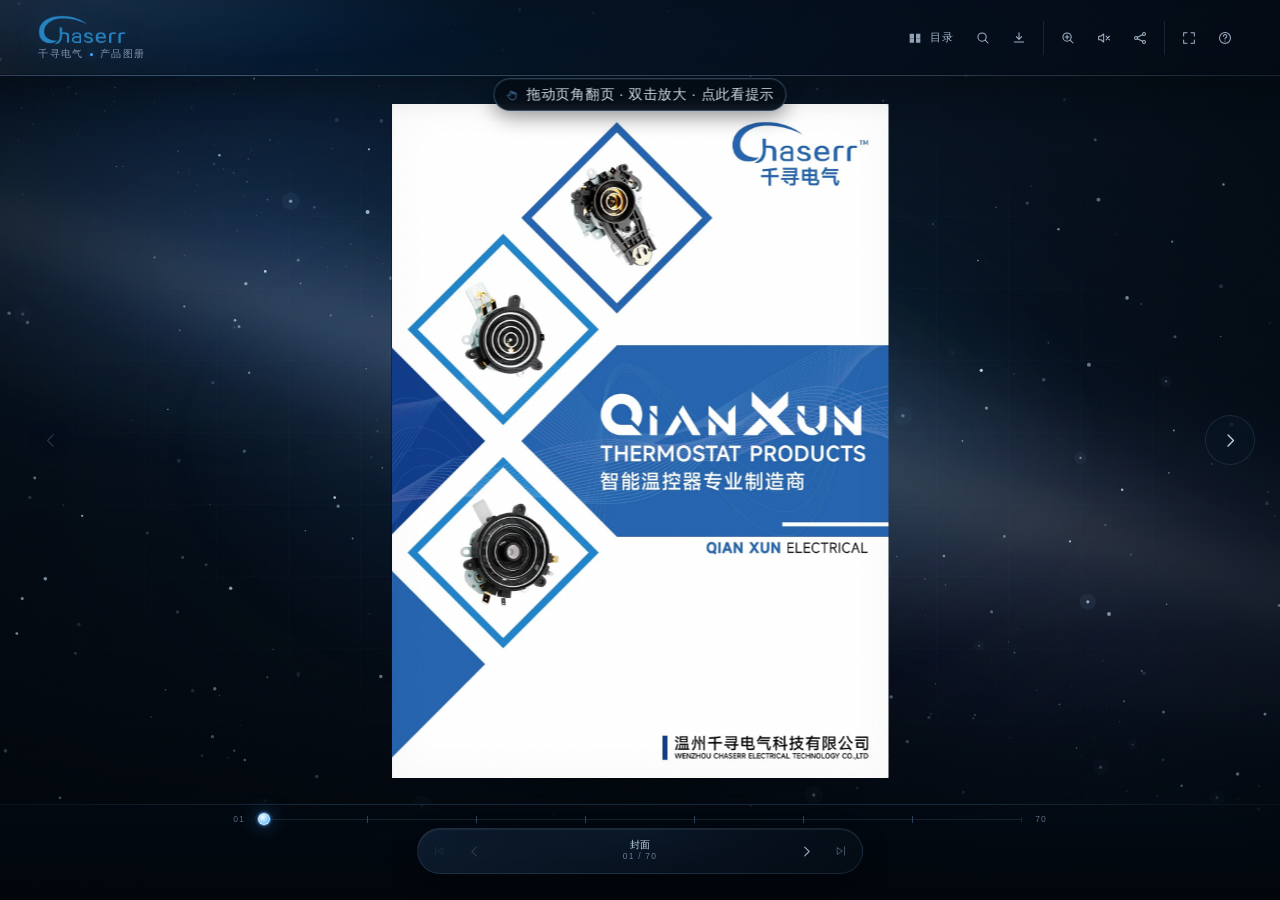
==== index.html @ eaf318bf "Add low-priority desktop page prefetch with PDF pause" ====
﻿<!DOCTYPE html>
<html lang="zh-CN">
<head>
  <meta charset="UTF-8">
  <meta name="viewport" content="width=device-width, initial-scale=1, viewport-fit=cover">
  <meta name="theme-color" content="#050b14">
  <meta name="description" content="千寻电气产品图册电子版，支持桌面双页与手机单页翻页阅读。">
  <title>千寻电气 · 产品图册</title>
  <link rel="icon" href="data:image/svg+xml,%3Csvg xmlns='http://www.w3.org/2000/svg' viewBox='0 0 64 64'%3E%3Crect width='64' height='64' rx='14' fill='%2307111f'/%3E%3Cpath d='M32 9 51 20v24L32 55 13 44V20z' fill='none' stroke='%234aa8ff' stroke-width='2.5'/%3E%3Ccircle cx='31' cy='31' r='9' fill='none' stroke='%23c7e7ff' stroke-width='3'/%3E%3Cpath d='m37 38 7 7' stroke='%23c7e7ff' stroke-width='3' stroke-linecap='round'/%3E%3C/svg%3E">
  <script>
    if (/MicroMessenger/i.test(navigator.userAgent) && /iPhone|iPad|iPod/i.test(navigator.userAgent)) {
      document.documentElement.classList.add('is-wechat-ios');
    }
  </script>
  <link rel="preload" as="image" href="assets/brand/chaser-logo.webp" fetchpriority="high">
  <link rel="preload" as="image" href="assets/pages/001.webp" fetchpriority="high">
  <link rel="stylesheet" href="styles.css?v=20261111r">
</head>
<body class="is-intro">
  <div class="app is-intro" id="app">
    <div class="ambient" aria-hidden="true">
      <div class="ambient-glow glow-a"></div>
      <div class="ambient-glow glow-b"></div>
      <div class="ambient-nebula"></div>
      <div class="ambient-milkyway"></div>
      <canvas class="starfield" id="starfield"></canvas>
      <div class="ambient-grid"></div>
      <div class="ambient-noise"></div>
      <div class="ambient-vignette"></div>
    </div>

    <header class="topbar">
      <a class="brand" href="#cover" id="brandHome" aria-label="返回封面">
        <span class="brand-copy">
          <img class="brand-logo" src="assets/brand/chaser-logo.webp" width="947" height="323" alt="Chaser 千寻电气" draggable="false">
          <span class="brand-cn">千寻电气 <i></i> 产品图册</span>
        </span>
      </a>

      <nav class="top-actions" aria-label="阅读工具">
        <span class="tool-group">
          <button class="tool-btn tool-btn--text" id="tocBtn" type="button" aria-label="打开页面目录" aria-expanded="false" aria-controls="drawer">
            <svg viewBox="0 0 24 24" aria-hidden="true"><path d="M4 5.5h6.5v6.5H4zM13.5 5.5H20v6.5h-6.5zM4 12.5h6.5V19H4zM13.5 12.5H20V19h-6.5z"/></svg>
            <span>目录</span>
          </button>
          <button class="tool-btn tool-btn--desktop" id="searchBtn" type="button" aria-label="搜索型号或系列" title="搜索（/）">
            <svg viewBox="0 0 24 24" aria-hidden="true"><circle cx="10.6" cy="10.6" r="6.2"/><path d="m15.2 15.2 4.3 4.3"/></svg>
          </button>
          <button class="tool-btn tool-btn--desktop" id="pdfBtn" type="button" aria-label="下载整本 PDF" title="下载整本 PDF">
            <svg viewBox="0 0 24 24" aria-hidden="true"><path d="M12 4v10m0 0 4-4m-4 4-4-4M5 18h14"/></svg>
          </button>
        </span>

        <span class="tool-group">
          <button class="tool-btn" id="zoomBtn" type="button" aria-label="查看大图" title="查看大图">
            <svg viewBox="0 0 24 24" aria-hidden="true"><circle cx="10.6" cy="10.6" r="6.2"/><path d="m15.2 15.2 4.3 4.3M10.6 7.7v5.8M7.7 10.6h5.8"/></svg>
          </button>
          <button class="tool-btn" id="soundBtn" type="button" aria-label="开启翻页音效" aria-pressed="false" title="翻页音效">
            <svg class="icon-sound-on" viewBox="0 0 24 24" aria-hidden="true"><path d="M4 9.4v5.2h3.3l4.2 3.5V5.9L7.3 9.4H4z"/><path d="M15 8.4a5.2 5.2 0 0 1 0 7.2M17.8 5.8a8.7 8.7 0 0 1 0 12.4"/></svg>
            <svg class="icon-sound-off" viewBox="0 0 24 24" aria-hidden="true"><path d="M4 9.4v5.2h3.3l4.2 3.5V5.9L7.3 9.4H4z"/><path d="m15.2 9.2 5 5.6M20.2 9.2l-5 5.6"/></svg>
          </button>
          <button class="tool-btn" id="shareBtn" type="button" aria-label="分享整本图册" title="分享">
            <svg viewBox="0 0 24 24" aria-hidden="true"><circle cx="6" cy="12" r="2.1"/><circle cx="18" cy="6" r="2.1"/><circle cx="18" cy="18" r="2.1"/><path d="m8 11 7.8-4M8 13l7.8 4"/></svg>
          </button>
        </span>

        <span class="tool-group">
          <button class="tool-btn tool-btn--mobile" id="rotateBtn" type="button" aria-label="切换到双页模式" aria-pressed="false" title="切换单页 / 双页">
            <svg viewBox="0 0 24 24" aria-hidden="true"><rect class="page-icon-left" x="3.2" y="4.2" width="8" height="15.2" rx="1.8"/><rect class="page-icon-right" x="12.8" y="4.2" width="8" height="15.2" rx="1.8"/><path d="M7.2 8.2h.1M7.2 11.2h.1M7.2 14.2h.1M16.8 8.2h.1M16.8 11.2h.1M16.8 14.2h.1"/></svg>
          </button>
          <button class="tool-btn" id="fullBtn" type="button" aria-label="进入全屏" title="全屏">
            <svg class="icon-expand" viewBox="0 0 24 24" aria-hidden="true"><path d="M9 4H4v5M15 4h5v5M9 20H4v-5M15 20h5v-5"/></svg>
            <svg class="icon-compress" viewBox="0 0 24 24" aria-hidden="true"><path d="M4 9h5V4M20 9h-5V4M4 15h5v5M20 15h-5v5"/></svg>
          </button>
          <button class="tool-btn" id="helpBtn" type="button" aria-label="查看操作提示" title="操作提示（?）">
            <svg viewBox="0 0 24 24" aria-hidden="true"><circle cx="12" cy="12" r="8.2"/><path d="M9.7 9.4a2.5 2.5 0 1 1 3.5 2.3c-.8.4-1.2.9-1.2 1.8"/><circle cx="12" cy="16.7" r=".8" fill="currentColor" stroke="none"/></svg>
          </button>
        </span>
      </nav>
    </header>

    <main class="stage" id="stage">
      <button class="side-arrow side-arrow--prev" id="prevBtn" type="button" aria-label="上一页" title="上一页">
        <svg viewBox="0 0 24 24" aria-hidden="true"><path d="m14.8 5.8-6.2 6.2 6.2 6.2"/></svg>
      </button>

      <div class="book-area" id="bookArea">
        <div class="book-glow" aria-hidden="true"></div>
        <div class="book-shadow" id="bookShadow" aria-hidden="true"></div>
        <div class="book-viewport" id="bookViewport" aria-label="图册页面，可拖动翻页">
          <div class="spread" id="spread">
            <div class="leaf leaf--left" id="leafLeft" aria-hidden="true">
              <img id="imgLeft" alt="" draggable="false" decoding="async">
              <span class="leaf-light" aria-hidden="true"></span>
              <span class="blank-paper"></span>
            </div>
            <div class="leaf leaf--right" id="leafRight" aria-hidden="true">
              <img id="imgRight" alt="" draggable="false" decoding="async">
              <span class="leaf-light" aria-hidden="true"></span>
              <span class="blank-paper"></span>
            </div>
            <div class="leaf leaf--single" id="leafSingle" aria-hidden="true">
              <img id="imgSingle" alt="" draggable="false" decoding="async">
              <span class="leaf-light" aria-hidden="true"></span>
              <span class="blank-paper"></span>
            </div>

            <div class="contact-highlight-glow" id="contactHighlightGlow" hidden aria-hidden="true"></div>
            <div class="contact-highlight" id="contactHighlight" hidden aria-hidden="true"></div>
            <button class="contact-highlight-hit" id="contactHighlightHit" type="button" aria-label="打开联系方式，可复制地址、电话、邮箱、网址" hidden></button>
            <span class="contact-highlight-badge" id="contactHighlightBadge" hidden aria-hidden="true">点击查看 · 可复制</span>

            <div class="gutter" id="gutter" aria-hidden="true"></div>
            <div class="page-shade page-shade--left" id="shadeLeft" aria-hidden="true"></div>
            <div class="page-shade page-shade--right" id="shadeRight" aria-hidden="true"></div>

            <div class="sheet" id="sheet" aria-hidden="true">
              <div class="sheet-face sheet-face--front" id="sheetFrontFace">
                <img id="sheetFront" alt="" draggable="false" decoding="async">
              </div>
              <div class="sheet-face sheet-face--back" id="sheetBackFace">
                <img id="sheetBack" alt="" draggable="false" decoding="async">
                <span class="sheet-back-blank"></span>
              </div>
            </div>

            <canvas class="flip-canvas" id="flipCanvas" aria-hidden="true"></canvas>
          </div>
        </div>
      </div>

      <button class="side-arrow side-arrow--next" id="nextBtn" type="button" aria-label="下一页" title="下一页">
        <svg viewBox="0 0 24 24" aria-hidden="true"><path d="m9.2 5.8 6.2 6.2-6.2 6.2"/></svg>
      </button>

      <button class="reading-hint" id="hint" type="button" aria-label="查看操作提示">
        <svg viewBox="0 0 24 24" aria-hidden="true"><path d="M8 11V6.8a1.7 1.7 0 0 1 3.4 0V10m0-1.5a1.7 1.7 0 0 1 3.4 0V11m0-1.3a1.7 1.7 0 0 1 3.4 0v4.6c0 3.3-2.6 5.9-5.9 5.9h-.7a5.7 5.7 0 0 1-4.2-1.9L4 14.2a1.7 1.7 0 0 1 2.5-2.3L8 13.5"/></svg>
        <span id="hintText">拖动页角翻页 · 双击页面放大 · 操作提示</span>
      </button>
    </main>

    <div class="chapter-ghost" id="chapterGhost" aria-hidden="true">
      <span class="chapter-ghost__code" id="chapterGhostCode"></span>
      <span class="chapter-ghost__name" id="chapterGhostName"></span>
    </div>

    <footer class="footer">
      <div class="progress-row">
        <span class="progress-index">01</span>
        <div class="range-wrap">
          <span class="range-ticks" aria-hidden="true">
            <i></i><i></i><i></i><i></i><i></i><i></i><i></i><i></i>
          </span>
          <input id="scrubber" class="scrubber" type="range" min="1" max="70" value="1" step="1" aria-label="跳转页面">
        </div>
        <span class="progress-index">70</span>
      </div>
      <div class="dock" role="group" aria-label="翻页控制">
        <div class="dock-side">
          <button class="dock-btn dock-btn--minor" id="firstBtn" type="button" aria-label="回到封面" title="回到封面">
            <svg viewBox="0 0 24 24" aria-hidden="true"><path d="M6 5v14M18 6.5 9.8 12l8.2 5.5z"/></svg>
          </button>
          <button class="dock-btn" id="prevPage" type="button" aria-label="上一页" title="上一页">
            <svg viewBox="0 0 24 24" aria-hidden="true"><path d="m14.5 5.8-6.2 6.2 6.2 6.2"/></svg>
          </button>
        </div>

        <button class="page-status" id="pageStatus" type="button" aria-label="当前页，点击打开页面目录">
          <span class="page-status__title" id="pageTitle">封面</span>
          <span class="page-status__count" id="pageCount">01 / 70</span>
        </button>

        <div class="dock-side">
          <button class="dock-btn" id="nextPage" type="button" aria-label="下一页" title="下一页">
            <svg viewBox="0 0 24 24" aria-hidden="true"><path d="m9.5 5.8 6.2 6.2-6.2 6.2"/></svg>
          </button>
          <button class="dock-btn dock-btn--minor" id="lastBtn" type="button" aria-label="查看封底" title="查看封底">
            <svg viewBox="0 0 24 24" aria-hidden="true"><path d="M18 5v14M6 6.5 14.2 12 6 17.5z"/></svg>
          </button>
        </div>
      </div>
    </footer>
  </div>

  <div class="drawer-backdrop" id="drawerBackdrop" hidden></div>
  <aside class="drawer" id="drawer" role="dialog" aria-modal="true" aria-labelledby="drawerTitle" aria-hidden="true">
    <div class="drawer-head">
      <div>
        <span class="eyebrow">CATALOGUE</span>
        <h2 id="drawerTitle">目录</h2>
      </div>
      <button class="drawer-close" id="drawerClose" type="button" aria-label="关闭目录">
        <svg viewBox="0 0 24 24" aria-hidden="true"><path d="m6 6 12 12M18 6 6 18"/></svg>
      </button>
    </div>
    <div class="drawer-sub">
      <span id="drawerSubCount">34 个产品系列</span>
      <span class="drawer-sub__hint" id="drawerSubHint">点击系列快速跳转</span>
    </div>
    <div class="drawer-tabs" role="tablist" aria-label="目录视图">
      <button class="drawer-tab is-active" id="tocTabDirectory" type="button" role="tab" aria-selected="true" aria-controls="directoryPanel">系列目录</button>
      <button class="drawer-tab" id="tocTabThumbs" type="button" role="tab" aria-selected="false" aria-controls="thumbsPanel" tabindex="-1">页面缩略图</button>
    </div>
    <div class="drawer-tools">
      <button class="drawer-pdf-btn" id="pdfBtnDrawer" type="button">
        <svg viewBox="0 0 24 24" aria-hidden="true"><path d="M12 4v10m0 0 4-4m-4 4-4-4M5 18h14"/></svg>
        <span>下载整本 PDF</span>
        <em>带水印</em>
      </button>
    </div>
    <div class="drawer-body" id="drawerBody">
      <div class="drawer-panel" id="directoryPanel" role="tabpanel" aria-labelledby="tocTabDirectory">
        <div class="toc-head">
          <span class="toc-head__title">产品系列</span>
          <span class="toc-head__meta">PRODUCT SERIES · 01—65</span>
        </div>
        <div class="toc-list" id="tocList"></div>
        <div class="toc-note">
          <span>页码为图册印刷页码；点击系列进入该系列首页。</span>
          <span>原目录未列出 20、56、66 页，可在“页面缩略图”中查看。</span>
        </div>
      </div>
      <div class="drawer-panel" id="thumbsPanel" role="tabpanel" aria-labelledby="tocTabThumbs" hidden>
        <div class="thumb-grid" id="thumbGrid"></div>
      </div>
    </div>
  </aside>

  <div class="zoom-modal" id="zoomModal" role="dialog" aria-modal="true" aria-labelledby="zoomTitle" aria-hidden="true">
    <div class="zoom-head">
      <div class="zoom-heading">
        <span class="eyebrow">DETAIL VIEW</span>
        <h2 id="zoomTitle">封面</h2>
        <span class="zoom-meta" id="zoomMeta">01 / 70</span>
      </div>
      <button class="drawer-close" id="zoomClose" type="button" aria-label="关闭大图">
        <svg viewBox="0 0 24 24" aria-hidden="true"><path d="m6 6 12 12M18 6 6 18"/></svg>
      </button>
    </div>
    <div class="zoom-stage" id="zoomStage">
      <img id="zoomImg" alt="" draggable="false">
      <div class="zoom-loading" id="zoomLoading" aria-hidden="true"><span></span></div>
    </div>
    <div class="zoom-foot">
      <span class="zoom-tip" id="zoomTip">滚轮或双指缩放 · 放大后拖动查看</span>
      <button class="zoom-back" id="zoomBack" type="button">返回图册</button>
      <div class="zoom-tools" role="group" aria-label="图片缩放">
        <button id="zoomOut" type="button" aria-label="缩小"><svg viewBox="0 0 24 24" aria-hidden="true"><path d="M6 12h12"/></svg></button>
        <span id="zoomLevel">100%</span>
        <button id="zoomIn" type="button" aria-label="放大"><svg viewBox="0 0 24 24" aria-hidden="true"><path d="M6 12h12M12 6v12"/></svg></button>
        <button class="zoom-fit" id="zoomFit" type="button" aria-label="适应屏幕">适应</button>
      </div>
    </div>
  </div>

  <div class="search-modal" id="searchModal" role="dialog" aria-modal="true" aria-labelledby="searchTitle" aria-hidden="true">
    <div class="search-panel">
      <div class="modal-head">
        <div>
          <span class="eyebrow">SEARCH</span>
          <h2 id="searchTitle">查找型号 / 系列</h2>
        </div>
        <button class="drawer-close" id="searchClose" type="button" aria-label="关闭搜索">
          <svg viewBox="0 0 24 24" aria-hidden="true"><path d="m6 6 12 12M18 6 6 18"/></svg>
        </button>
      </div>
      <div class="search-box">
        <svg viewBox="0 0 24 24" aria-hidden="true"><circle cx="10.6" cy="10.6" r="6.2"/><path d="m15.2 15.2 4.3 4.3"/></svg>
        <input id="searchInput" type="search" placeholder="输入型号、系列名或页码，例如 QX198A / 33" autocomplete="off" spellcheck="false" aria-label="搜索型号、系列名或页码">
        <kbd>/</kbd>
      </div>
      <div class="search-results" id="searchResults" role="listbox" aria-label="搜索结果"></div>
      <div class="search-empty" id="searchEmpty" hidden>没有找到对应内容，试试型号的一部分，例如 QX198 或 198A。</div>
      <div class="search-foot"><span>↑↓ 选择</span><span>Enter 跳转</span><span>Esc 关闭</span></div>
    </div>
  </div>

  <div class="share-modal" id="shareModal" role="dialog" aria-modal="true" aria-labelledby="shareTitle" aria-hidden="true">
    <div class="share-panel">
      <div class="modal-head">
        <div>
          <span class="eyebrow">SHARE</span>
          <h2 id="shareTitle">分享整本图册</h2>
        </div>
        <button class="drawer-close" id="shareClose" type="button" aria-label="关闭分享">
          <svg viewBox="0 0 24 24" aria-hidden="true"><path d="m6 6 12 12M18 6 6 18"/></svg>
        </button>
      </div>
      <div class="share-body">
        <div class="share-qr-wrap">
          <img id="shareQr" src="assets/brand/share-qr.png" alt="千寻电气产品图册二维码">
        </div>
        <p class="share-title">扫码查看整本图册</p>
        <p class="share-sub">微信、手机相机或浏览器扫码</p>
        <div class="share-url-row">
          <input id="shareUrl" type="text" readonly value="https://refit-no1.github.io/Album/" aria-label="图册网址">
          <button id="copyShare" type="button">复制</button>
        </div>
        <div class="share-actions">
          <button id="nativeShare" type="button" hidden>系统分享</button>
          <a id="downloadQr" href="assets/brand/share-qr.png" download="千寻电气产品图册-二维码.png">保存二维码</a>
        </div>
      </div>
    </div>
  </div>

  <div class="help-modal" id="helpModal" role="dialog" aria-modal="true" aria-labelledby="helpTitle" aria-hidden="true">
    <div class="help-panel">
      <div class="modal-head">
        <div>
          <span class="eyebrow">GUIDE</span>
          <h2 id="helpTitle">操作提示</h2>
        </div>
        <button class="drawer-close" id="helpClose" type="button" aria-label="关闭操作提示">
          <svg viewBox="0 0 24 24" aria-hidden="true"><path d="m6 6 12 12M18 6 6 18"/></svg>
        </button>
      </div>
      <div class="help-mode" id="helpMode">电脑版</div>
      <div class="help-list" id="helpList"></div>
      <p class="help-foot">按 <kbd>?</kbd> 随时打开此提示。</p>
    </div>
  </div>

  <div class="pdf-modal" id="pdfModal" role="dialog" aria-modal="true" aria-labelledby="pdfTitle" aria-hidden="true">
    <div class="pdf-panel">
      <div class="modal-head">
        <div>
          <span class="eyebrow">PDF EXPORT</span>
          <h2 id="pdfTitle">下载整本 PDF</h2>
        </div>
        <button class="drawer-close" id="pdfClose" type="button" aria-label="关闭 PDF 下载">
          <svg viewBox="0 0 24 24" aria-hidden="true"><path d="m6 6 12 12M18 6 6 18"/></svg>
        </button>
      </div>
      <p class="pdf-status" id="pdfStatus">准备生成 PDF…</p>
      <div class="pdf-progress" aria-hidden="true"><span id="pdfBar"></span></div>
      <p class="pdf-note">共 70 页，按图册顺序生成。每页带很浅的“千寻电气 · 产品图册”水印，不影响阅读。生成期间请保持页面打开。</p>
      <button class="pdf-cancel" id="pdfCancel" type="button">取消</button>
    </div>
  </div>

  <div class="contact-modal" id="contactModal" role="dialog" aria-modal="true" aria-labelledby="contactTitle" aria-hidden="true">
    <div class="contact-panel">
      <div class="modal-head">
        <div>
          <span class="eyebrow">CONTACT</span>
          <h2 id="contactTitle">联系方式</h2>
        </div>
        <button class="drawer-close" id="contactClose" type="button" aria-label="关闭联系方式">
          <svg viewBox="0 0 24 24" aria-hidden="true"><path d="m6 6 12 12M18 6 6 18"/></svg>
        </button>
      </div>
      <div class="contact-list" id="contactList">
        <div class="contact-row" data-contact-row="address">
          <span class="contact-row__label">地址</span>
          <span class="contact-row__value">浙江温州乐清市天成街道天成工业区宁康东路2892号</span>
          <button class="contact-row__copy" type="button" data-copy-contact="address">复制</button>
        </div>
        <div class="contact-row" data-contact-row="phone">
          <span class="contact-row__label">电话</span>
          <span class="contact-row__value">135 8779 8177</span>
          <button class="contact-row__copy" type="button" data-copy-contact="phone">复制</button>
        </div>
        <div class="contact-row" data-contact-row="email">
          <span class="contact-row__label">邮箱</span>
          <span class="contact-row__value">Una@chaserr.cc</span>
          <button class="contact-row__copy" type="button" data-copy-contact="email">复制</button>
        </div>
        <div class="contact-row" data-contact-row="website">
          <span class="contact-row__label">网址</span>
          <span class="contact-row__value">https://cn.qianxunele.com</span>
          <button class="contact-row__copy" type="button" data-copy-contact="website">复制</button>
        </div>
      </div>
      <p class="contact-note">点击“复制”即可复制内容，不会拨号、发送邮件或跳转网页。</p>
    </div>
  </div>

  <div class="loading" id="loading">
    <div class="loading-inner">
      <div class="loading-mark">
        <svg viewBox="0 0 44 44" fill="none" aria-hidden="true">
          <path d="M22 3.6 38.3 13v18L22 40.4 5.7 31V13z" stroke="url(#loadStroke)" stroke-width="1.2"/>
          <circle cx="21.3" cy="21.4" r="6" stroke="#d9efff" stroke-width="1.7"/>
          <path d="m25.8 25.8 5 5" stroke="#d9efff" stroke-width="1.7" stroke-linecap="round"/>
          <defs><linearGradient id="loadStroke" x1="6" y1="4" x2="39" y2="40"><stop stop-color="#9ed8ff"/><stop offset="1" stop-color="#1e6dd2"/></linearGradient></defs>
        </svg>
      </div>
      <p class="loading-title">千寻电气 · 产品图册</p>
      <p class="loading-sub">正在展开图册</p>
      <span class="loading-line"><i></i></span>
    </div>
  </div>

  <div class="intro" id="intro" aria-hidden="true">
    <div class="intro-haze" aria-hidden="true"></div>
    <div class="intro-scene">
      <div class="intro-logo">
        <img class="intro-logo-base" src="assets/brand/chaser-logo.webp" width="947" height="323" alt="Chaser 千寻电气">
        <img class="intro-logo-shine" src="assets/brand/chaser-logo.webp" width="947" height="323" alt="" aria-hidden="true">
      </div>
      <div class="intro-name">千寻电气</div>
      <div class="intro-full">温州千寻电气科技有限公司</div>
      <div class="intro-rule" aria-hidden="true"></div>
      <div class="intro-en">WENZHOU CHASER ELECTRICAL TECHNOLOGY CO., LTD.</div>
      <div class="intro-tag">PRODUCT CATALOGUE</div>
    </div>
  </div>

  <div class="toast" id="toast" role="status" aria-live="polite"></div>
  <div class="sr-only" id="live" aria-live="polite"></div>

  <noscript>
    <div class="noscript">请启用浏览器 JavaScript 后重新打开本图册。</div>
  </noscript>

  <script src="data/pages.js?v=20261111r"></script>
  <script src="data/toc.js?v=20261111r"></script>
  <script src="app.js?v=20261111r"></script>
</body>
</html>
---- styles.css ----
/* =========================================================
   千寻电气 · 产品图册
   Responsive flipbook viewer
   ========================================================= */

:root {
  --bg-deep: #040a12;
  --bg: #06101c;
  --panel: rgba(9, 21, 36, .72);
  --panel-strong: rgba(8, 18, 31, .92);
  --paper: #f7f9fc;
  --ink: #eaf3ff;
  --ink-soft: #c3d2e6;
  --muted: #8194ad;
  --muted-2: #61748d;
  --accent: #4aa8ff;
  --accent-bright: #8dd0ff;
  --accent-deep: #1b6ed4;
  --line: rgba(142, 183, 235, .14);
  --line-strong: rgba(142, 183, 235, .24);
  --danger: #ff7a8a;
  --header-h: 76px;
  --footer-h: 108px;
  --stage-pad-x: 94px;
  --page-w: 0px;
  --page-h: 0px;
  --font-sans: "Microsoft YaHei UI", "Microsoft YaHei", "PingFang SC", "Hiragino Sans GB", "Noto Sans CJK SC", "Source Han Sans SC", sans-serif;
  --font-num: "Bahnschrift", "DIN Alternate", "Segoe UI", "Helvetica Neue", Arial, sans-serif;
  --ease-out: cubic-bezier(.22, .78, .22, 1);
  --ease-soft: cubic-bezier(.33, 1, .68, 1);
}

* { box-sizing: border-box; }

html, body {
  height: 100%;
  margin: 0;
  padding: 0;
  background: var(--bg-deep);
}

html { -webkit-text-size-adjust: 100%; }

body {
  color: var(--ink);
  font-family: var(--font-sans);
  font-size: 14px;
  line-height: 1.5;
  overflow: hidden;
  -webkit-font-smoothing: antialiased;
  -moz-osx-font-smoothing: grayscale;
  overscroll-behavior: none;
}

button, input { font: inherit; color: inherit; }
button { -webkit-tap-highlight-color: transparent; }
img { display: block; }
a { color: inherit; }

::selection { background: rgba(74, 168, 255, .32); color: #fff; }

:focus-visible {
  outline: 2px solid var(--accent);
  outline-offset: 3px;
}

.sr-only {
  position: absolute !important;
  width: 1px; height: 1px;
  padding: 0; margin: -1px;
  overflow: hidden;
  clip: rect(0, 0, 0, 0);
  white-space: nowrap;
  border: 0;
}

/* ---------- Ambient stage ---------- */

.app {
  position: relative;
  z-index: 1;
  display: flex;
  flex-direction: column;
  width: 100%;
  height: 100vh;
  height: 100dvh;
  min-height: 0;
  overflow: hidden;
}

.ambient {
  position: fixed;
  inset: 0;
  z-index: 0;
  overflow: hidden;
  background:
    radial-gradient(120% 90% at 50% 0%, #0b1b2e 0%, #06101c 46%, #040a12 100%);
  pointer-events: none;
}

.ambient-glow {
  position: absolute;
  border-radius: 50%;
  filter: blur(100px);
  opacity: .5;
  will-change: transform;
}

.glow-a {
  width: 54vw; height: 54vw;
  min-width: 480px; min-height: 480px;
  top: -24vw; left: -12vw;
  background: radial-gradient(circle, rgba(34, 118, 215, .38), transparent 67%);
  animation: drift-a 26s ease-in-out infinite alternate;
}

.glow-b {
  width: 48vw; height: 48vw;
  min-width: 420px; min-height: 420px;
  right: -16vw; bottom: -24vw;
  background: radial-gradient(circle, rgba(39, 92, 167, .28), transparent 68%);
  animation: drift-b 31s ease-in-out infinite alternate;
}

@keyframes drift-a {
  from { transform: translate3d(0, 0, 0) scale(1); }
  to { transform: translate3d(6vw, 4vh, 0) scale(1.08); }
}
@keyframes drift-b {
  from { transform: translate3d(0, 0, 0) scale(1.04); }
  to { transform: translate3d(-5vw, -3vh, 0) scale(.96); }
}

.ambient-nebula {
  position: absolute;
  inset: -18%;
  background:
    radial-gradient(ellipse 38% 30% at 28% 34%, rgba(41, 106, 194, .16), transparent 68%),
    radial-gradient(ellipse 32% 26% at 72% 66%, rgba(86, 76, 178, .1), transparent 70%),
    radial-gradient(ellipse 24% 20% at 58% 42%, rgba(42, 140, 207, .08), transparent 72%);
  filter: blur(58px);
  opacity: .85;
  mix-blend-mode: screen;
  animation: nebula-drift 42s ease-in-out infinite alternate;
  pointer-events: none;
}

@keyframes nebula-drift {
  from { transform: translate3d(-1.5%, 1%, 0) scale(1); }
  to { transform: translate3d(1.5%, -1%, 0) scale(1.04); }
}

.ambient-milkyway {
  position: absolute;
  left: -22%;
  top: 24%;
  width: 144%;
  height: 42%;
  background:
    radial-gradient(ellipse 38% 55% at 55% 50%, rgba(226, 239, 255, .15), transparent 72%),
    radial-gradient(ellipse 20% 34% at 34% 50%, rgba(132, 171, 255, .12), transparent 76%),
    linear-gradient(
      to bottom,
      transparent 4%,
      rgba(88, 132, 208, .04) 22%,
      rgba(171, 201, 255, .09) 38%,
      rgba(225, 239, 255, .17) 49%,
      rgba(255, 255, 255, .22) 50%,
      rgba(225, 239, 255, .16) 51%,
      rgba(171, 201, 255, .08) 62%,
      transparent 94%
    );
  filter: blur(18px) saturate(1.15);
  transform: rotate(16deg) scale(1.06);
  transform-origin: center;
  opacity: .9;
  mix-blend-mode: screen;
  animation: milkyway-drift 46s ease-in-out infinite alternate;
  pointer-events: none;
}

.ambient-milkyway::after {
  content: "";
  position: absolute;
  inset: 12% 0;
  background:
    radial-gradient(ellipse 16% 8% at 32% 44%, rgba(1, 5, 13, .55), transparent 72%),
    radial-gradient(ellipse 20% 6% at 62% 53%, rgba(1, 5, 13, .48), transparent 74%),
    radial-gradient(ellipse 13% 5% at 78% 47%, rgba(1, 5, 13, .4), transparent 76%),
    linear-gradient(
      to bottom,
      transparent 10%,
      rgba(2, 8, 18, .38) 44%,
      rgba(2, 8, 18, .28) 50%,
      transparent 68%
    );
  filter: blur(12px);
  opacity: .5;
  mix-blend-mode: multiply;
}

@keyframes milkyway-drift {
  from { transform: rotate(16deg) scale(1.06) translate3d(-.8%, .4%, 0); }
  to { transform: rotate(16deg) scale(1.08) translate3d(.8%, -.4%, 0); }
}

@media (max-width: 900px) {
  .ambient-milkyway {
    left: -30%;
    top: 27%;
    width: 160%;
    height: 38%;
    opacity: .8;
    filter: blur(14px) saturate(1.12);
  }
}

.ambient-grid {
  position: absolute;
  inset: 0;
  background-image:
    linear-gradient(rgba(136, 180, 236, .043) 1px, transparent 1px),
    linear-gradient(90deg, rgba(136, 180, 236, .043) 1px, transparent 1px);
  background-size: 72px 72px;
  -webkit-mask-image: radial-gradient(ellipse 80% 74% at 50% 48%, #000 12%, rgba(0,0,0,.55) 54%, transparent 86%);
  mask-image: radial-gradient(ellipse 80% 74% at 50% 48%, #000 12%, rgba(0,0,0,.55) 54%, transparent 86%);
  opacity: .8;
}

.ambient-noise {
  position: absolute;
  inset: 0;
  background-image: url("data:image/svg+xml,%3Csvg xmlns='http://www.w3.org/2000/svg' width='160' height='160'%3E%3Cfilter id='n'%3E%3CfeTurbulence type='fractalNoise' baseFrequency='.86' numOctaves='3' stitchTiles='stitch'/%3E%3C/filter%3E%3Crect width='160' height='160' filter='url(%23n)' opacity='.6'/%3E%3C/svg%3E");
  opacity: .032;
  mix-blend-mode: overlay;
}

.ambient-vignette {
  position: absolute;
  inset: 0;
  background:
    linear-gradient(to bottom, rgba(2, 7, 12, .32), transparent 16%, transparent 78%, rgba(2, 7, 12, .7)),
    radial-gradient(ellipse 76% 66% at 50% 48%, transparent 46%, rgba(2, 6, 11, .55) 100%);
}

/* ---------- Top bar ---------- */

.topbar {
  position: relative;
  z-index: 40;
  flex: 0 0 calc(var(--header-h) + env(safe-area-inset-top, 0px));
  display: flex;
  align-items: center;
  justify-content: space-between;
  gap: 18px;
  height: calc(var(--header-h) + env(safe-area-inset-top, 0px));
  padding: env(safe-area-inset-top, 0px) clamp(18px, 3vw, 42px) 0;
  border-bottom: 1px solid rgba(142, 183, 235, .09);
  background: linear-gradient(to bottom, rgba(4, 11, 20, .88), rgba(4, 11, 20, .48));
  -webkit-backdrop-filter: blur(18px) saturate(125%);
  backdrop-filter: blur(18px) saturate(125%);
}

.topbar::after {
  content: "";
  position: absolute;
  left: 0; right: 0; bottom: -1px;
  height: 1px;
  background: linear-gradient(90deg, transparent, rgba(94, 171, 255, .32) 28%, rgba(94, 171, 255, .32) 72%, transparent);
  opacity: .45;
  pointer-events: none;
}

.brand {
  display: inline-flex;
  align-items: center;
  gap: 0;
  min-width: 0;
  text-decoration: none;
  border-radius: 8px;
}

.brand-logo {
  display: block;
  width: auto;
  height: 30px;
  max-width: 170px;
  filter: drop-shadow(0 0 14px rgba(45, 139, 226, .16));
  user-select: none;
}

.brand-copy {
  display: flex;
  flex-direction: column;
  align-items: flex-start;
  justify-content: center;
  gap: 2px;
  min-width: 0;
}

.brand-cn {
  display: inline-flex;
  align-items: center;
  gap: 7px;
  font-size: 10px;
  line-height: 1.4;
  letter-spacing: .12em;
  color: var(--muted);
  white-space: nowrap;
}

.brand-cn i {
  width: 3px; height: 3px;
  border-radius: 50%;
  background: var(--accent);
  box-shadow: 0 0 8px rgba(74, 168, 255, .9);
}

.topbar-center {
  position: absolute;
  left: 50%;
  top: 50%;
  transform: translate(-50%, -50%);
  display: inline-flex;
  align-items: center;
  gap: 13px;
  height: 30px;
  padding: 0 16px;
  border: 1px solid transparent;
  white-space: nowrap;
  pointer-events: none;
}

.topbar-kicker {
  font-family: var(--font-num);
  font-size: 9px;
  letter-spacing: .22em;
  color: var(--muted-2);
}

.topbar-divider {
  width: 20px;
  height: 1px;
  background: linear-gradient(90deg, transparent, var(--line-strong), transparent);
}

.topbar-section {
  font-size: 11px;
  letter-spacing: .14em;
  color: var(--ink-soft);
}

.top-actions {
  display: inline-flex;
  align-items: center;
  gap: 7px;
  flex: 0 0 auto;
}

.tool-btn {
  position: relative;
  display: inline-flex;
  align-items: center;
  justify-content: center;
  gap: 7px;
  height: 38px;
  min-width: 38px;
  padding: 0 10px;
  border: 1px solid var(--line);
  border-radius: 9px;
  background: rgba(12, 27, 45, .48);
  color: var(--ink-soft);
  cursor: pointer;
  transition: background .22s ease, border-color .22s ease, color .22s ease, transform .22s ease;
}

.tool-btn svg {
  width: 17px;
  height: 17px;
  fill: none;
  stroke: currentColor;
  stroke-width: 1.55;
  stroke-linecap: round;
  stroke-linejoin: round;
}

.tool-btn--text {
  padding: 0 12px;
  font-size: 11.5px;
  letter-spacing: .07em;
}

.tool-btn--text svg path { fill: currentColor; stroke: none; opacity: .9; }

.tool-btn:hover {
  color: #fff;
  border-color: rgba(104, 188, 255, .42);
  background: rgba(25, 66, 111, .48);
}

.tool-btn:active { transform: translateY(1px); }

.tool-btn .icon-sound-on { display: none; }
.tool-btn .icon-sound-off { display: block; }
.tool-btn.is-on { color: var(--accent-bright); border-color: rgba(74, 168, 255, .4); }
.tool-btn.is-on .icon-sound-on { display: block; }
.tool-btn.is-on .icon-sound-off { display: none; }

.tool-btn .icon-compress { display: none; }
.tool-btn.is-on .icon-expand { display: none; }
.tool-btn.is-on .icon-compress { display: block; }

/* ---------- Stage ---------- */

.stage {
  position: relative;
  z-index: 10;
  flex: 1 1 auto;
  min-height: 0;
  display: flex;
  align-items: stretch;
  justify-content: center;
  padding: 10px var(--stage-pad-x) 8px;
  overflow: hidden;
}

.book-area {
  position: relative;
  display: flex;
  align-items: center;
  justify-content: center;
  width: 100%;
  height: 100%;
  min-width: 0;
  min-height: 0;
  opacity: 0;
  transform: translateY(8px);
  transition: opacity .55s ease, transform .65s var(--ease-out), filter .8s ease;
}

.app.is-ready .book-area {
  opacity: 1;
  transform: translateY(0);
}

.book-glow {
  position: absolute;
  left: 50%;
  top: 50%;
  width: min(74vw, 1150px);
  height: min(58vh, 640px);
  transform: translate(-50%, -48%);
  background: radial-gradient(ellipse, rgba(55, 139, 241, .15), transparent 68%);
  filter: blur(32px);
  pointer-events: none;
}

.book-shadow {
  position: absolute;
  left: 50%;
  bottom: 1.5%;
  width: 64%;
  height: 42px;
  transform: translateX(-50%);
  border-radius: 50%;
  background: radial-gradient(ellipse 50% 50% at 50% 50%, rgba(0, 0, 0, .88), rgba(0, 0, 0, .45) 46%, transparent 74%);
  filter: blur(12px);
  opacity: .9;
  transition: width .55s var(--ease-out), opacity .4s ease;
  pointer-events: none;
}

.book-viewport {
  position: relative;
  flex: none;
  -webkit-transform-style: preserve-3d;
  transform-style: preserve-3d;
  -webkit-perspective: 12000px;
  perspective: 12000px;
  -webkit-perspective-origin: 50% 44%;
  perspective-origin: 50% 44%;
  transform: translate3d(0, 0, 0);
  transition: transform .5s var(--ease-soft), clip-path .5s var(--ease-soft);
  will-change: transform, clip-path;
}

.app.is-flipping .book-viewport {
  transition: none;
}

.spread {
  position: relative;
  width: 100%;
  height: 100%;
  -webkit-transform-style: preserve-3d;
  transform-style: preserve-3d;
  transition: opacity .16s ease, transform .18s ease;
}

.app.is-jumping .spread {
  opacity: 0;
  transform: scale(.985);
}

.leaf {
  position: absolute;
  top: 0;
  bottom: 0;
  overflow: hidden;
  background-color: var(--paper);
  background-position: center;
  background-repeat: no-repeat;
  background-size: cover;
  box-shadow:
    0 4px 0 rgba(223, 232, 244, .92),
    0 18px 45px rgba(0, 0, 0, .42);
}

.leaf::before {
  content: "";
  position: absolute;
  inset: 0;
  z-index: 3;
  background-image: url("data:image/svg+xml,%3Csvg xmlns='http://www.w3.org/2000/svg' width='160' height='160'%3E%3Cfilter id='n'%3E%3CfeTurbulence type='fractalNoise' baseFrequency='.82' numOctaves='3' stitchTiles='stitch'/%3E%3C/filter%3E%3Crect width='160' height='160' filter='url(%23n)' opacity='.6'/%3E%3C/svg%3E");
  background-size: 160px 160px;
  opacity: .038;
  mix-blend-mode: multiply;
  pointer-events: none;
}

.leaf-light {
  position: absolute;
  inset: 0;
  z-index: 4;
  background: radial-gradient(
    240px circle at var(--lx, 50%) var(--ly, 38%),
    rgba(255, 255, 255, .18),
    rgba(255, 255, 255, .055) 42%,
    transparent 72%
  );
  opacity: 0;
  mix-blend-mode: soft-light;
  transition: opacity .45s ease;
  pointer-events: none;
}

.spread.is-pointer-active .leaf-light { opacity: .9; }

.leaf img {
  position: absolute;
  inset: 0;
  z-index: 1;
  width: 100%;
  height: 100%;
  object-fit: cover;
  opacity: 0;
  transition: opacity .28s ease;
  user-select: none;
  -webkit-user-drag: none;
}

.leaf img.is-ready { opacity: 1; }
.leaf.is-empty img { display: none; }

/* During a turn the page must swap pixels instantly, not cross-fade from the
   low-resolution thumbnail: that produces a visible first-visit flash. */
.app.is-flipping .leaf img,
.app.is-dragging .leaf img {
  transition: none;
}

.leaf--left {
  left: 0;
  width: calc(50% + 2px);
  border-radius: 3px 0 0 3px;
  box-shadow:
    -1px 0 0 rgba(8, 22, 38, .2),
    -2px 0 0 rgba(245, 250, 255, .8),
    -3px 0 0 rgba(204, 218, 233, .6),
    0 4px 0 rgba(223, 232, 244, .92),
    0 7px 0 rgba(194, 208, 224, .62),
    0 18px 45px rgba(0, 0, 0, .42);
}

.leaf--right {
  left: calc(50% - 2px);
  width: calc(50% + 2px);
  border-radius: 0 3px 3px 0;
  box-shadow:
    1px 0 0 rgba(8, 22, 38, .2),
    2px 0 0 rgba(245, 250, 255, .8),
    3px 0 0 rgba(204, 218, 233, .6),
    0 4px 0 rgba(223, 232, 244, .92),
    0 7px 0 rgba(194, 208, 224, .62),
    0 18px 45px rgba(0, 0, 0, .42);
}

.leaf--single {
  left: 0;
  width: 100%;
  border-radius: 4px;
  display: none;
  box-shadow:
    0 0 0 1px rgba(8, 22, 38, .2),
    0 2px 0 rgba(245, 250, 255, .8),
    0 4px 0 rgba(223, 232, 244, .92),
    0 7px 0 rgba(194, 208, 224, .6),
    0 18px 45px rgba(0, 0, 0, .42);
}

.leaf::after {
  content: "";
  position: absolute;
  inset: 0;
  z-index: 2;
  pointer-events: none;
  box-shadow: inset 0 0 48px rgba(11, 26, 44, .035);
}

.leaf--left::after,
.leaf--right::after {
  background: none;
}

.blank-paper {
  position: absolute;
  inset: 0;
  z-index: 0;
  display: none;
  background:
    radial-gradient(ellipse at 50% 38%, rgba(57, 126, 200, .2), transparent 52%),
    linear-gradient(145deg, #0d1d30, #07111d 62%, #050c15);
}

.blank-paper::before {
  content: "";
  position: absolute;
  inset: 7%;
  border: 1px solid rgba(111, 171, 235, .1);
  border-radius: 2px;
  box-shadow: inset 0 0 80px rgba(22, 71, 122, .08);
}

.blank-paper::after {
  content: "CHASER";
  position: absolute;
  left: 50%;
  top: 50%;
  transform: translate(-50%, -50%);
  color: rgba(148, 199, 250, .16);
  font-family: var(--font-num);
  font-size: 13px;
  font-weight: 500;
  letter-spacing: .55em;
  text-indent: .55em;
  white-space: nowrap;
}

.leaf.is-empty .blank-paper { display: block; }

.gutter {
  position: absolute;
  left: 50%;
  top: -1px;
  bottom: -1px;
  z-index: 5;
  width: 9%;
  max-width: 100px;
  min-width: 50px;
  transform: translateX(-50%);
  background: linear-gradient(90deg,
    transparent 0%,
    rgba(4, 13, 23, .04) 16%,
    rgba(4, 13, 23, .14) 32%,
    rgba(4, 13, 23, .3) 44%,
    rgba(4, 13, 23, .42) 50%,
    rgba(4, 13, 23, .3) 56%,
    rgba(4, 13, 23, .14) 68%,
    rgba(4, 13, 23, .04) 84%,
    transparent 100%);
  opacity: .8;
  mix-blend-mode: multiply;
  pointer-events: none;
}

.page-shade {
  position: absolute;
  top: 0;
  bottom: 0;
  z-index: 4;
  width: 50%;
  pointer-events: none;
  opacity: 0;
  transition: opacity .1s linear;
}

.page-shade--left {
  left: 0;
  background: linear-gradient(to right, rgba(1, 7, 13, .38), rgba(1, 7, 13, .08) 34%, transparent 62%);
}

.page-shade--right {
  left: 50%;
  background: linear-gradient(to left, rgba(1, 7, 13, .38), rgba(1, 7, 13, .08) 34%, transparent 62%);
}

/* ---------- Flipping sheet ---------- */

.sheet {
  position: absolute;
  top: 0;
  bottom: 0;
  z-index: 12;
  width: 50%;
  visibility: hidden;
  pointer-events: none;
  -webkit-transform-style: preserve-3d;
  transform-style: preserve-3d;
  transform-origin: 0 50%;
  will-change: transform;
}

.sheet.is-active { visibility: visible; }

/* The page curl is rendered on a high-DPI canvas overlay. */
.flip-canvas {
  position: absolute;
  inset: 0;
  z-index: 12;
  display: none;
  width: 100%;
  height: 100%;
  pointer-events: none;
}

.flip-canvas.is-active { display: block; }

.sheet { display: none !important; }

.sheet::after {
  content: "";
  position: absolute;
  top: 0;
  bottom: 0;
  z-index: 6;
  width: 3px;
  pointer-events: none;
  background: linear-gradient(90deg,
    rgba(255, 255, 255, .94) 0%,
    rgba(235, 242, 249, .92) 48%,
    rgba(166, 183, 201, .55) 100%);
  box-shadow: -2px 0 5px rgba(0, 0, 0, .1);
}

.sheet.dir-forward::after { right: 0; }
.sheet.dir-back::after { left: 0; transform: scaleX(-1); }

.sheet.dir-forward {
  left: 50%;
  transform-origin: 0 50%;
}

.sheet.dir-back {
  left: 0;
  transform-origin: 100% 50%;
}

.sheet-face {
  position: absolute;
  inset: 0;
  overflow: hidden;
  background-color: var(--paper);
  background-position: center;
  background-repeat: no-repeat;
  background-size: cover;
  -webkit-backface-visibility: hidden;
  backface-visibility: hidden;
  -webkit-transform-style: preserve-3d;
  transform-style: preserve-3d;
  box-shadow:
    0 0 0 1px rgba(8, 22, 38, .12),
    0 10px 34px rgba(0, 0, 0, .32);
}

.sheet-face--front { z-index: 2; }
.sheet-face--back { z-index: 1; transform: rotateY(180deg); }

.sheet-face img {
  position: absolute;
  inset: 0;
  z-index: 1;
  width: 100%;
  height: 100%;
  object-fit: cover;
  opacity: 0;
  transition: opacity .12s linear;
  user-select: none;
  -webkit-user-drag: none;
}

.sheet-face img.is-ready { opacity: 1; }

.sheet-face::after {
  content: "";
  position: absolute;
  inset: 0;
  z-index: 2;
  pointer-events: none;
  opacity: var(--sheet-shade, 0);
}

.sheet.dir-forward .sheet-face--front::after {
  background: linear-gradient(to right,
    rgba(1, 7, 13, .62) 0%,
    rgba(1, 7, 13, .22) 5%,
    rgba(1, 7, 13, .04) 14%,
    transparent 46%,
    rgba(255, 255, 255, .04) 82%,
    rgba(255, 255, 255, .2) 96%,
    rgba(8, 20, 33, .08) 100%);
}

.sheet.dir-forward .sheet-face--back::after {
  background: linear-gradient(to left,
    rgba(1, 7, 13, .62) 0%,
    rgba(1, 7, 13, .24) 5%,
    rgba(1, 7, 13, .04) 16%,
    transparent 56%,
    rgba(255, 255, 255, .04) 86%,
    rgba(255, 255, 255, .2) 98%,
    rgba(8, 20, 33, .08) 100%);
}

.sheet.dir-back .sheet-face--front::after {
  background: linear-gradient(to left,
    rgba(1, 7, 13, .62) 0%,
    rgba(1, 7, 13, .22) 5%,
    rgba(1, 7, 13, .04) 14%,
    transparent 46%,
    rgba(255, 255, 255, .04) 82%,
    rgba(255, 255, 255, .2) 96%,
    rgba(8, 20, 33, .08) 100%);
}

.sheet.dir-back .sheet-face--back::after {
  background: linear-gradient(to right,
    rgba(1, 7, 13, .62) 0%,
    rgba(1, 7, 13, .24) 5%,
    rgba(1, 7, 13, .04) 16%,
    transparent 56%,
    rgba(255, 255, 255, .04) 86%,
    rgba(255, 255, 255, .2) 98%,
    rgba(8, 20, 33, .08) 100%);
}

.sheet.dir-forward .sheet-face--front { border-radius: 0 3px 3px 0; }
.sheet.dir-forward .sheet-face--back { border-radius: 3px 0 0 3px; }
.sheet.dir-back .sheet-face--front { border-radius: 3px 0 0 3px; }
.sheet.dir-back .sheet-face--back { border-radius: 0 3px 3px 0; }

.sheet-back-blank {
  position: absolute;
  inset: 0;
  z-index: 0;
  display: none;
  background:
    radial-gradient(ellipse at 50% 38%, rgba(85, 115, 151, .12), transparent 65%),
    linear-gradient(145deg, #f2f5f9, #e7edf4);
}

.sheet-face--back.is-blank .sheet-back-blank { display: block; }
.sheet-face--back.is-blank img { display: none; }

/* Single-page mode */

.app.mode-single .leaf--left,
.app.mode-single .leaf--right,
.app.mode-single .gutter { display: none; }

.app.mode-single .leaf--single { display: block; }

.app.mode-single .page-shade {
  width: 100%;
  left: 0;
}

.app.mode-single .page-shade--right {
  background: linear-gradient(to left, rgba(1, 7, 13, .32), rgba(1, 7, 13, .05) 26%, transparent 55%);
}

.app.mode-single .page-shade--left {
  background: linear-gradient(to right, rgba(1, 7, 13, .32), rgba(1, 7, 13, .05) 26%, transparent 55%);
}

.app.mode-single .sheet {
  left: 0;
  width: 100%;
}

.app.mode-single .sheet.dir-forward { left: 0; transform-origin: 0 50%; }
.app.mode-single .sheet.dir-back { left: 0; transform-origin: 100% 50%; }

.app.mode-single .sheet-face,
.app.mode-single .leaf--single { border-radius: 4px; }

.app.mode-single .sheet-face--front,
.app.mode-single .sheet-face--back { border-radius: 4px !important; }

/* Drag interaction */

.book-viewport {
  cursor: grab;
  touch-action: none;
  -webkit-user-select: none;
  user-select: none;
}

.app.is-dragging .book-viewport { cursor: grabbing; }
.app.is-flipping .book-viewport { cursor: default; }
.book-viewport.is-unavailable { cursor: default; }

/* Side arrows */

.side-arrow {
  position: absolute;
  top: 50%;
  z-index: 25;
  display: grid;
  place-items: center;
  width: 50px;
  height: 50px;
  margin-top: -25px;
  padding: 0;
  border: 1px solid var(--line);
  border-radius: 50%;
  background: rgba(9, 22, 38, .46);
  color: var(--ink-soft);
  cursor: pointer;
  -webkit-backdrop-filter: blur(12px);
  backdrop-filter: blur(12px);
  transition: color .2s ease, border-color .2s ease, background .2s ease, opacity .2s ease, transform .2s ease;
}

.side-arrow svg {
  width: 21px;
  height: 21px;
  fill: none;
  stroke: currentColor;
  stroke-width: 1.55;
  stroke-linecap: round;
  stroke-linejoin: round;
}

.side-arrow--prev { left: 25px; }
.side-arrow--next { right: 25px; }

.side-arrow:hover {
  color: #fff;
  border-color: rgba(94, 183, 255, .42);
  background: rgba(24, 68, 116, .52);
}

.side-arrow--next:hover { transform: translateX(2px); }
.side-arrow--prev:hover { transform: translateX(-2px); }

.side-arrow:disabled {
  opacity: .18;
  cursor: default;
  pointer-events: none;
}

.app.mode-single .side-arrow { display: none; }

/* Hint */

.reading-hint {
  position: absolute;
  top: 2px;
  left: 50%;
  z-index: 26;
  display: inline-flex;
  align-items: center;
  gap: 7px;
  max-width: calc(100vw - 32px);
  padding: 5px 11px;
  transform: translate(-50%, 0);
  border: 1px solid rgba(120, 190, 255, .36);
  border-radius: 999px;
  background: linear-gradient(180deg, rgba(5, 15, 27, .96), rgba(4, 11, 21, .92));
  color: #e4f2ff;
  font-size: 10.5px;
  text-shadow: 0 1px 2px rgba(0, 0, 0, .5);
  font-weight: 500;
  line-height: 1.25;
  letter-spacing: .05em;
  white-space: nowrap;
  box-shadow: 0 6px 20px rgba(0, 0, 0, .4), inset 0 1px 0 rgba(255, 255, 255, .08);
  -webkit-backdrop-filter: blur(8px);
  backdrop-filter: blur(8px);
  opacity: 0;
  pointer-events: none;
  transition: opacity .5s ease, transform .5s var(--ease-out);
}

.reading-hint.is-visible {
  opacity: 1;
  transform: translate(-50%, 0);
}

.reading-hint.is-hidden {
  opacity: 0;
  transform: translate(-50%, -5px);
}

.reading-hint svg {
  width: 14px;
  height: 14px;
  fill: none;
  stroke: rgba(119, 190, 255, .68);
  stroke-width: 1.4;
  stroke-linecap: round;
  stroke-linejoin: round;
}

/* ---------- Footer ---------- */

.footer {
  position: relative;
  z-index: 35;
  flex: 0 0 calc(var(--footer-h) + env(safe-area-inset-bottom, 0px));
  padding: 8px clamp(16px, 3vw, 34px) calc(9px + env(safe-area-inset-bottom, 0px));
  border-top: 1px solid rgba(142, 183, 235, .075);
  background: linear-gradient(to top, rgba(3, 9, 16, .92), rgba(4, 11, 20, .55));
  -webkit-backdrop-filter: blur(18px) saturate(120%);
  backdrop-filter: blur(18px) saturate(120%);
}

.footer::before {
  content: "";
  position: absolute;
  left: 0; right: 0; top: -1px;
  height: 1px;
  background: linear-gradient(90deg, transparent, rgba(85, 162, 245, .18) 30%, rgba(85, 162, 245, .18) 70%, transparent);
  pointer-events: none;
}

.progress-row {
  display: flex;
  align-items: center;
  gap: 12px;
  width: min(720px, 76vw);
  height: 20px;
  margin: 0 auto;
}

.progress-index {
  flex: 0 0 auto;
  min-width: 17px;
  color: var(--muted-2);
  font-family: var(--font-num);
  font-size: 9px;
  letter-spacing: .08em;
  text-align: center;
}

.range-wrap {
  position: relative;
  flex: 1;
  min-width: 0;
  display: flex;
  align-items: center;
  height: 20px;
}

.scrubber {
  --seek: 0%;
  -webkit-appearance: none;
  appearance: none;
  display: block;
  width: 100%;
  height: 20px;
  margin: 0;
  background: transparent;
  cursor: pointer;
}

.scrubber::-webkit-slider-runnable-track {
  height: 2px;
  border-radius: 2px;
  background: linear-gradient(90deg,
    rgba(74, 168, 255, .9) 0%,
    rgba(74, 168, 255, .9) var(--seek),
    rgba(119, 155, 199, .18) var(--seek),
    rgba(119, 155, 199, .18) 100%);
}

.scrubber::-moz-range-track {
  height: 2px;
  border-radius: 2px;
  background: rgba(119, 155, 199, .18);
}

.scrubber::-moz-range-progress {
  height: 2px;
  border-radius: 2px;
  background: rgba(74, 168, 255, .9);
}

.scrubber::-webkit-slider-thumb {
  -webkit-appearance: none;
  width: 10px;
  height: 10px;
  margin-top: -4px;
  border: 2px solid #071321;
  border-radius: 50%;
  background: #a9dcff;
  box-shadow: 0 0 0 1px rgba(74, 168, 255, .65), 0 0 12px rgba(74, 168, 255, .55);
  transition: transform .18s ease, box-shadow .18s ease;
}

.scrubber::-moz-range-thumb {
  width: 8px;
  height: 8px;
  border: 2px solid #071321;
  border-radius: 50%;
  background: #a9dcff;
  box-shadow: 0 0 0 1px rgba(74, 168, 255, .65), 0 0 12px rgba(74, 168, 255, .55);
}

.scrubber:hover::-webkit-slider-thumb,
.scrubber:focus-visible::-webkit-slider-thumb {
  transform: scale(1.28);
  box-shadow: 0 0 0 1px rgba(74, 168, 255, .8), 0 0 16px rgba(74, 168, 255, .75);
}

.dock {
  display: flex;
  align-items: center;
  justify-content: space-between;
  gap: 8px;
  width: min(462px, 92vw);
  height: 56px;
  margin: 2px auto 0;
  padding: 6px;
  border: 1px solid rgba(142, 183, 235, .14);
  border-radius: 999px;
  background: linear-gradient(145deg, rgba(14, 31, 52, .78), rgba(7, 17, 29, .8));
  box-shadow:
    0 12px 30px rgba(0, 0, 0, .28),
    inset 0 1px 0 rgba(255, 255, 255, .035);
  -webkit-backdrop-filter: blur(16px);
  backdrop-filter: blur(16px);
}

.dock-side {
  display: flex;
  align-items: center;
  gap: 1px;
  flex: 0 0 auto;
}

.dock-btn {
  display: grid;
  place-items: center;
  width: 41px;
  height: 41px;
  padding: 0;
  border: 0;
  border-radius: 50%;
  background: transparent;
  color: var(--ink-soft);
  cursor: pointer;
  transition: color .18s ease, background .18s ease, opacity .18s ease, transform .18s ease;
}

.dock-btn svg {
  width: 19px;
  height: 19px;
  fill: none;
  stroke: currentColor;
  stroke-width: 1.55;
  stroke-linecap: round;
  stroke-linejoin: round;
}

.dock-btn--minor { color: var(--muted); }
.dock-btn--minor svg { width: 16px; height: 16px; }

.dock-btn:hover {
  color: #fff;
  background: rgba(74, 168, 255, .12);
}

.dock-btn:active { transform: scale(.94); }

.dock-btn:disabled {
  opacity: .22;
  cursor: default;
  background: transparent;
  transform: none;
}

.page-status {
  display: flex;
  flex-direction: column;
  align-items: center;
  justify-content: center;
  gap: 1px;
  min-width: 142px;
  max-width: 255px;
  height: 42px;
  padding: 0 15px;
  border: 0;
  border-radius: 999px;
  background: rgba(74, 168, 255, .055);
  color: var(--ink);
  cursor: pointer;
  transition: background .2s ease;
}

.page-status:hover { background: rgba(74, 168, 255, .1); }

.page-status__title {
  display: -webkit-box;
  max-width: 225px;
  max-height: 26px;
  overflow: hidden;
  color: #dbe9f9;
  font-size: 10.5px;
  font-weight: 500;
  line-height: 1.2;
  letter-spacing: .03em;
  text-overflow: ellipsis;
  white-space: pre-line;
  -webkit-box-orient: vertical;
  -webkit-line-clamp: 2;
}

.page-status__count {
  color: var(--muted);
  font-family: var(--font-num);
  font-size: 9.5px;
  letter-spacing: .1em;
  white-space: nowrap;
}

/* ---------- Drawer ---------- */

.drawer-backdrop {
  position: fixed;
  inset: 0;
  z-index: 80;
  background: rgba(2, 7, 12, .62);
  -webkit-backdrop-filter: blur(5px);
  backdrop-filter: blur(5px);
  opacity: 0;
  transition: opacity .35s ease;
}

.drawer-backdrop.is-open { opacity: 1; }
.drawer-backdrop[hidden] { display: none; }

.drawer {
  position: fixed;
  top: 0;
  right: 0;
  bottom: 0;
  z-index: 90;
  display: flex;
  flex-direction: column;
  width: min(438px, 94vw);
  border-left: 1px solid rgba(142, 183, 235, .16);
  background:
    radial-gradient(ellipse 90% 28% at 80% 0%, rgba(36, 100, 177, .18), transparent 70%),
    linear-gradient(165deg, #0a1727 0%, #07111d 68%, #050c15 100%);
  box-shadow: -30px 0 80px rgba(0, 0, 0, .44);
  transform: translateX(103%);
  visibility: hidden;
  transition: transform .42s cubic-bezier(.22, .8, .22, 1), visibility .42s;
}

.drawer.is-open {
  transform: translateX(0);
  visibility: visible;
}

.drawer-head {
  flex: 0 0 auto;
  display: flex;
  align-items: flex-start;
  justify-content: space-between;
  gap: 16px;
  padding: calc(26px + env(safe-area-inset-top, 0px)) 24px 14px;
}

.eyebrow {
  display: block;
  margin-bottom: 6px;
  color: var(--muted-2);
  font-family: var(--font-num);
  font-size: 8.5px;
  letter-spacing: .24em;
}

.drawer-head h2,
.zoom-heading h2 {
  margin: 0;
  color: #f4f9ff;
  font-size: 22px;
  font-weight: 500;
  letter-spacing: .06em;
}

.drawer-close {
  display: grid;
  place-items: center;
  width: 40px;
  height: 40px;
  flex: 0 0 40px;
  padding: 0;
  border: 1px solid var(--line);
  border-radius: 50%;
  background: rgba(13, 29, 48, .6);
  color: var(--ink-soft);
  cursor: pointer;
  transition: background .2s ease, color .2s ease, transform .2s ease;
}

.drawer-close svg {
  width: 18px;
  height: 18px;
  fill: none;
  stroke: currentColor;
  stroke-width: 1.5;
  stroke-linecap: round;
}

.drawer-close:hover {
  color: #fff;
  background: rgba(42, 88, 139, .58);
  transform: rotate(90deg);
}

.drawer-sub {
  flex: 0 0 auto;
  display: flex;
  align-items: center;
  justify-content: space-between;
  gap: 12px;
  margin: 0 24px;
  padding: 0 0 14px;
  border-bottom: 1px solid rgba(142, 183, 235, .1);
  color: var(--muted);
  font-size: 10.5px;
  letter-spacing: .06em;
}

.drawer-sub__hint { color: var(--muted-2); }

.drawer-tabs {
  flex: 0 0 auto;
  display: grid;
  grid-template-columns: 1fr 1fr;
  gap: 4px;
  margin: 0 20px 12px;
  padding: 4px;
  border: 1px solid rgba(142, 183, 235, .11);
  border-radius: 10px;
  background: rgba(4, 13, 24, .48);
}

.drawer-tab {
  height: 32px;
  padding: 0 8px;
  border: 0;
  border-radius: 7px;
  background: transparent;
  color: var(--muted);
  font-size: 10.5px;
  letter-spacing: .05em;
  cursor: pointer;
  transition: color .18s ease, background .18s ease, box-shadow .18s ease;
}

.drawer-tab:hover { color: #fff; }

.drawer-tab.is-active {
  background: rgba(74, 168, 255, .14);
  color: #eaf6ff;
  box-shadow: inset 0 0 0 1px rgba(74, 168, 255, .2);
}

.drawer-tab:focus-visible { outline-offset: 1px; }

.drawer-panel[hidden] { display: none; }

.toc-head {
  display: flex;
  align-items: baseline;
  justify-content: space-between;
  gap: 12px;
  margin: 1px 2px 10px;
  padding-bottom: 10px;
  border-bottom: 1px solid rgba(142, 183, 235, .1);
}

.toc-head__title {
  color: var(--ink-soft);
  font-size: 11px;
  font-weight: 500;
  letter-spacing: .12em;
}

.toc-head__meta {
  color: var(--muted-2);
  font-family: var(--font-num);
  font-size: 8px;
  letter-spacing: .09em;
  white-space: nowrap;
}

.toc-list {
  display: flex;
  flex-direction: column;
}

.toc-row {
  position: relative;
  display: flex;
  align-items: baseline;
  gap: 9px;
  width: 100%;
  min-height: 36px;
  padding: 8px 7px 8px 5px;
  border: 0;
  border-bottom: 1px solid rgba(142, 183, 235, .055);
  border-radius: 5px;
  background: transparent;
  color: var(--ink-soft);
  text-align: left;
  cursor: pointer;
  transition: background .18s ease, box-shadow .18s ease;
}

.toc-row:hover { background: rgba(74, 168, 255, .065); }

.toc-bullet {
  flex: 0 0 auto;
  width: 0;
  height: 0;
  margin-top: 1px;
  border-top: 3.5px solid transparent;
  border-bottom: 3.5px solid transparent;
  border-left: 5.5px solid rgba(74, 168, 255, .78);
  transform: translateY(-1px);
}

.toc-name {
  flex: 1;
  min-width: 0;
  color: #c8d8ea;
  font-size: 11.5px;
  line-height: 1.45;
  letter-spacing: .015em;
  overflow-wrap: anywhere;
}

.toc-range {
  flex: 0 0 auto;
  padding-left: 8px;
  color: var(--muted);
  font-family: var(--font-num);
  font-size: 10px;
  letter-spacing: .05em;
  white-space: nowrap;
}

.toc-row.is-active {
  background: linear-gradient(90deg, rgba(74, 168, 255, .15), rgba(74, 168, 255, .015));
  box-shadow: inset 2px 0 0 var(--accent);
}

.toc-row.is-active .toc-name { color: #fff; font-weight: 600; }
.toc-row.is-active .toc-range { color: var(--accent-bright); }
.toc-row.is-active .toc-bullet {
  border-left-color: var(--accent-bright);
  filter: drop-shadow(0 0 5px rgba(74, 168, 255, .6));
}

.toc-note {
  display: flex;
  flex-direction: column;
  gap: 4px;
  margin-top: 16px;
  padding-top: 12px;
  border-top: 1px dashed rgba(142, 183, 235, .12);
  color: var(--muted-2);
  font-size: 9px;
  line-height: 1.7;
  letter-spacing: .015em;
}

.drawer-body {
  flex: 1;
  min-height: 0;
  overflow-y: auto;
  overflow-x: hidden;
  padding: 18px 20px calc(28px + env(safe-area-inset-bottom, 0px));
  scrollbar-width: thin;
  scrollbar-color: rgba(94, 145, 204, .34) transparent;
  overscroll-behavior: contain;
}

.drawer-body::-webkit-scrollbar { width: 5px; }
.drawer-body::-webkit-scrollbar-track { background: transparent; }
.drawer-body::-webkit-scrollbar-thumb {
  border-radius: 4px;
  background: rgba(94, 145, 204, .3);
}

.thumb-grid {
  display: grid;
  grid-template-columns: repeat(3, minmax(0, 1fr));
  gap: 17px 10px;
}

.thumb-card {
  display: flex;
  flex-direction: column;
  gap: 0;
  min-width: 0;
  padding: 0;
  border: 0;
  background: transparent;
  color: var(--ink-soft);
  text-align: left;
  cursor: pointer;
}

.thumb-frame {
  position: relative;
  display: block;
  aspect-ratio: 1440 / 1954;
  overflow: hidden;
  border: 1px solid rgba(142, 183, 235, .16);
  border-radius: 3px;
  background: #0a1726;
  box-shadow: 0 8px 20px rgba(0, 0, 0, .26);
  transition: transform .22s var(--ease-out), border-color .22s ease, box-shadow .22s ease;
}

.thumb-frame img {
  width: 100%;
  height: 100%;
  object-fit: cover;
  opacity: .86;
  transition: opacity .22s ease;
}

.thumb-card:hover .thumb-frame {
  transform: translateY(-3px);
  border-color: rgba(125, 197, 255, .48);
  box-shadow: 0 13px 25px rgba(0, 0, 0, .35);
}

.thumb-card:hover .thumb-frame img { opacity: 1; }

.thumb-card.is-current .thumb-frame {
  border-color: rgba(88, 179, 255, .94);
  box-shadow:
    0 0 0 2px rgba(74, 168, 255, .2),
    0 10px 26px rgba(0, 0, 0, .38);
}

.thumb-card.is-current .thumb-frame::after {
  content: "当前";
  position: absolute;
  left: 5px;
  bottom: 5px;
  z-index: 2;
  padding: 2px 6px;
  border: 1px solid rgba(136, 204, 255, .45);
  border-radius: 3px;
  background: rgba(5, 20, 37, .82);
  color: #b9e2ff;
  font-size: 8px;
  line-height: 1.35;
  letter-spacing: .08em;
  -webkit-backdrop-filter: blur(5px);
  backdrop-filter: blur(5px);
}

.thumb-meta {
  display: flex;
  align-items: baseline;
  justify-content: space-between;
  gap: 5px;
  min-width: 0;
  padding: 6px 1px 0;
}

.thumb-label {
  overflow: hidden;
  color: #cfdeee;
  font-size: 10.5px;
  line-height: 1.35;
  letter-spacing: .03em;
  text-overflow: ellipsis;
  white-space: nowrap;
}

.thumb-card.is-current .thumb-label { color: #fff; }

.thumb-pnum {
  flex: 0 0 auto;
  color: var(--muted-2);
  font-family: var(--font-num);
  font-size: 8px;
  letter-spacing: .04em;
}

/* ---------- Zoom modal ---------- */

.zoom-modal {
  position: fixed;
  inset: 0;
  z-index: 110;
  display: flex;
  flex-direction: column;
  background:
    radial-gradient(ellipse 64% 50% at 50% 42%, rgba(25, 62, 104, .24), transparent 72%),
    rgba(2, 7, 13, .965);
  -webkit-backdrop-filter: blur(12px);
  backdrop-filter: blur(12px);
  opacity: 0;
  visibility: hidden;
  transition: opacity .3s ease, visibility .3s;
}

.zoom-modal.is-open {
  opacity: 1;
  visibility: visible;
}

.zoom-head {
  flex: 0 0 auto;
  display: flex;
  align-items: flex-start;
  justify-content: space-between;
  gap: 16px;
  height: calc(82px + env(safe-area-inset-top, 0px));
  padding: calc(20px + env(safe-area-inset-top, 0px)) clamp(18px, 3vw, 34px) 10px;
}

.zoom-heading {
  display: flex;
  align-items: baseline;
  gap: 12px;
  min-width: 0;
}

.zoom-heading .eyebrow {
  position: absolute;
  top: calc(12px + env(safe-area-inset-top, 0px));
  left: clamp(18px, 3vw, 34px);
  margin: 0;
}

.zoom-heading h2 {
  overflow: hidden;
  max-width: 48vw;
  margin-top: 8px;
  font-size: 18px;
  text-overflow: ellipsis;
  white-space: nowrap;
}

.zoom-meta {
  margin-top: 8px;
  color: var(--muted);
  font-family: var(--font-num);
  font-size: 10px;
  letter-spacing: .08em;
}

.zoom-stage {
  position: relative;
  flex: 1 1 auto;
  min-height: 0;
  display: flex;
  align-items: center;
  justify-content: center;
  padding: 0 clamp(10px, 3vw, 36px);
  overflow: hidden;
  cursor: default;
  touch-action: none;
}

.zoom-stage.is-zoomed { cursor: grab; }
.zoom-stage.is-dragging { cursor: grabbing; }

.zoom-stage > img {
  position: absolute;
  left: 50%;
  top: 50%;
  width: auto;
  height: auto;
  max-width: none;
  max-height: none;
  object-fit: contain;
  transform: translate(-50%, -50%);
  transform-origin: center center;
  user-select: none;
  -webkit-user-drag: none;
  background: #fff;
  box-shadow: 0 24px 70px rgba(0, 0, 0, .52);
  opacity: 1;
  transition: opacity .18s ease;
}

.zoom-stage:not(.is-ready) > img { opacity: 0; }

.zoom-loading {
  position: absolute;
  left: 50%;
  top: 50%;
  display: none;
  width: 28px;
  height: 28px;
  margin: -14px 0 0 -14px;
  border: 1.5px solid rgba(142, 183, 235, .2);
  border-top-color: var(--accent);
  border-radius: 50%;
  animation: spin .8s linear infinite;
}

.zoom-loading.is-visible { display: block; }

@keyframes spin { to { transform: rotate(360deg); } }

.zoom-foot {
  flex: 0 0 auto;
  display: flex;
  align-items: center;
  justify-content: space-between;
  gap: 16px;
  min-height: 66px;
  padding: 8px clamp(18px, 3vw, 34px) calc(12px + env(safe-area-inset-bottom, 0px));
}

.zoom-tip {
  color: var(--muted-2);
  font-size: 10px;
  letter-spacing: .04em;
}

.zoom-tools {
  display: inline-flex;
  align-items: center;
  gap: 2px;
  height: 42px;
  padding: 4px;
  border: 1px solid var(--line);
  border-radius: 999px;
  background: rgba(12, 27, 45, .62);
}

.zoom-tools button {
  display: grid;
  place-items: center;
  min-width: 34px;
  height: 32px;
  padding: 0 8px;
  border: 0;
  border-radius: 999px;
  background: transparent;
  color: var(--ink-soft);
  cursor: pointer;
  transition: background .18s ease, color .18s ease;
}

.zoom-tools button:hover { background: rgba(74, 168, 255, .12); color: #fff; }

.zoom-tools button svg {
  width: 16px;
  height: 16px;
  fill: none;
  stroke: currentColor;
  stroke-width: 1.6;
  stroke-linecap: round;
}

.zoom-tools span {
  min-width: 48px;
  color: var(--ink-soft);
  font-family: var(--font-num);
  font-size: 10px;
  letter-spacing: .06em;
  text-align: center;
}

.zoom-tools .zoom-fit {
  padding: 0 12px;
  color: var(--muted);
  font-size: 10px;
  letter-spacing: .06em;
}

.zoom-modal .drawer-close:focus-visible,
.drawer .drawer-close:focus-visible {
  outline: 1px solid rgba(133, 203, 255, .56);
  outline-offset: 2px;
}

/* ---------- Loading & toast ---------- */

.loading {
  position: fixed;
  inset: 0;
  z-index: 200;
  display: grid;
  place-items: center;
  background:
    radial-gradient(ellipse 50% 46% at 50% 46%, rgba(31, 93, 164, .17), transparent 70%),
    #050b14;
  transition: opacity .65s ease, visibility .65s;
}

.loading.is-done {
  opacity: 0;
  visibility: hidden;
  pointer-events: none;
}

.loading-inner {
  display: flex;
  flex-direction: column;
  align-items: center;
  text-align: center;
  transform: translateY(-2vh);
}

.loading-mark {
  width: 66px;
  height: 66px;
  margin-bottom: 20px;
  filter: drop-shadow(0 0 24px rgba(48, 143, 255, .38));
  animation: loading-float 2.8s ease-in-out infinite;
}

.loading-mark svg { width: 100%; height: 100%; }

@keyframes loading-float {
  0%, 100% { transform: translateY(0); opacity: .88; }
  50% { transform: translateY(-7px); opacity: 1; }
}

.loading-title {
  margin: 0;
  color: #eaf5ff;
  font-size: 13px;
  font-weight: 500;
  letter-spacing: .16em;
}

.loading-sub {
  margin: 9px 0 20px;
  color: var(--muted-2);
  font-size: 9.5px;
  letter-spacing: .22em;
}

.loading-line {
  position: relative;
  display: block;
  width: 174px;
  height: 1px;
  overflow: hidden;
  background: rgba(130, 177, 232, .12);
}

.loading-line i {
  position: absolute;
  top: 0;
  left: -40%;
  width: 40%;
  height: 100%;
  background: linear-gradient(90deg, transparent, #70c2ff, transparent);
  animation: loading-sweep 1.3s ease-in-out infinite;
}

@keyframes loading-sweep {
  from { left: -40%; }
  to { left: 100%; }
}

.toast {
  position: fixed;
  left: 50%;
  bottom: calc(var(--footer-h) + env(safe-area-inset-bottom, 0px) + 18px);
  z-index: 150;
  max-width: calc(100vw - 32px);
  padding: 9px 15px;
  transform: translate(-50%, 8px);
  border: 1px solid rgba(142, 183, 235, .18);
  border-radius: 999px;
  background: rgba(8, 20, 34, .9);
  color: var(--ink-soft);
  font-size: 11px;
  letter-spacing: .04em;
  box-shadow: 0 8px 24px rgba(0, 0, 0, .3);
  -webkit-backdrop-filter: blur(12px);
  backdrop-filter: blur(12px);
  opacity: 0;
  pointer-events: none;
  transition: opacity .25s ease, transform .25s var(--ease-out);
}

.toast.is-show {
  opacity: 1;
  transform: translate(-50%, 0);
}

.noscript {
  position: fixed;
  inset: 0;
  z-index: 300;
  display: grid;
  place-items: center;
  padding: 24px;
  background: #050b14;
  color: var(--ink-soft);
  font-size: 14px;
  text-align: center;
}

/* ---------- Responsive ---------- */

@media (max-width: 1180px) {
  :root { --stage-pad-x: 76px; }
  .topbar-center { display: none; }
}

@media (max-width: 900px) {
  :root {
    --header-h: 64px;
    --footer-h: 102px;
    --stage-pad-x: 14px;
  }

  .glow-a, .glow-b { animation: none; }

  .side-arrow { display: none; }

  .topbar { padding: env(safe-area-inset-top, 0px) 16px 0; }
  .brand-logo { height: 27px; }
  .brand-cn { font-size: 9px; letter-spacing: .07em; }
  .tool-btn { height: 36px; min-width: 36px; }
  .tool-btn--text { padding: 0 10px; }
  .tool-btn--text span { display: none; }

  .stage { padding-top: 8px; padding-bottom: 8px; }
  .reading-hint { top: 4px; }

  .footer { padding: 7px 12px calc(8px + env(safe-area-inset-bottom, 0px)); }
  .progress-row { width: min(560px, 94vw); }
  .dock { width: min(430px, 96vw); height: 54px; }

  .drawer { width: min(420px, 100vw); }
  .zoom-head { height: calc(70px + env(safe-area-inset-top, 0px)); padding-top: calc(14px + env(safe-area-inset-top, 0px)); }
  .zoom-heading h2 { font-size: 16px; max-width: 52vw; }
}

@media (max-width: 620px) {
  :root {
    --header-h: 58px;
    --footer-h: 98px;
  }

  .topbar { gap: 10px; padding: env(safe-area-inset-top, 0px) 12px 0; }
  .brand { gap: 0; }
  .brand-logo { height: 24px; max-width: 140px; }
  .brand-cn { font-size: 8.5px; gap: 5px; letter-spacing: .04em; }
  .brand-cn i { width: 2px; height: 2px; }

  .top-actions { gap: 4px; }
  .tool-btn { height: 34px; min-width: 34px; padding: 0 8px; border-radius: 8px; }
  .tool-btn svg { width: 16px; height: 16px; }
  .tool-btn--text { padding: 0 8px; }

  .stage { padding-left: 10px; padding-right: 10px; padding-top: 6px; }
  .reading-hint { top: 1px; font-size: 9px; padding: 4px 9px; }
  .reading-hint svg { width: 12px; height: 12px; }

  .book-shadow { height: 30px; filter: blur(10px); }

  .footer { padding-top: 5px; }
  .progress-row { width: 96%; height: 17px; gap: 8px; }
  .progress-index { font-size: 8px; min-width: 14px; }
  .scrubber { height: 17px; }

  .dock { height: 52px; padding: 4px; margin-top: 1px; }
  .dock-btn { width: 38px; height: 38px; }
  .dock-btn svg { width: 18px; height: 18px; }
  .dock-btn--minor svg { width: 15px; height: 15px; }
  .page-status { min-width: 116px; height: 39px; padding: 0 9px; }
  .page-status__title { max-width: 136px; max-height: 22px; font-size: 10px; line-height: 1.15; }
  .page-status__count { font-size: 8.5px; }

  .drawer-head { padding: calc(20px + env(safe-area-inset-top, 0px)) 18px 12px; }
  .drawer-head h2 { font-size: 20px; }
  .drawer-sub { margin: 0 18px; }
  .drawer-sub__hint { display: none; }
  .drawer-tabs { margin: 0 14px 9px; padding: 3px; }
  .drawer-tab { height: 31px; font-size: 10px; }
  .drawer-body { padding: 15px 14px calc(24px + env(safe-area-inset-bottom, 0px)); }
  .toc-head { margin-bottom: 7px; }
  .toc-head__meta { font-size: 7.5px; }
  .toc-row { min-height: 35px; padding-top: 7.5px; padding-bottom: 7.5px; }
  .toc-name { font-size: 10.8px; }
  .toc-range { font-size: 9.5px; }
  .toc-note { font-size: 8.5px; }
  .thumb-grid { gap: 14px 8px; }
  .thumb-meta { padding-top: 5px; }
  .thumb-label { font-size: 9.5px; }
  .thumb-pnum { display: none; }

  .zoom-head { height: calc(64px + env(safe-area-inset-top, 0px)); padding: calc(10px + env(safe-area-inset-top, 0px)) 16px 6px; }
  .zoom-heading { gap: 8px; }
  .zoom-heading .eyebrow { top: calc(7px + env(safe-area-inset-top, 0px)); left: 16px; font-size: 7.5px; }
  .zoom-heading h2 { max-width: 56vw; margin-top: 6px; font-size: 15px; }
  .zoom-meta { margin-top: 6px; font-size: 9px; }
  .drawer-close { width: 36px; height: 36px; flex-basis: 36px; }
  .zoom-foot { min-height: 58px; padding: 6px 14px calc(9px + env(safe-area-inset-bottom, 0px)); }
  .zoom-tip { display: none; }
  .zoom-tools { margin-left: auto; }
}

@media (max-height: 660px) and (min-width: 700px) {
  :root { --header-h: 60px; --footer-h: 82px; }
  .progress-row { display: none; }
  .footer { padding-top: 5px; padding-bottom: calc(5px + env(safe-area-inset-bottom, 0px)); }
  .dock { height: 50px; margin-top: 0; }
  .dock-btn { width: 37px; height: 37px; }
  .page-status { height: 38px; }
  .reading-hint { display: none; }
  .brand-cn { display: none; }
}

@media (max-height: 520px) {
  :root { --header-h: 50px; --footer-h: 66px; }
  .brand-cn, .topbar-center { display: none; }
  .brand-logo { height: 21px; }
  .progress-row { display: none; }
  .footer { padding-top: 3px; padding-bottom: calc(3px + env(safe-area-inset-bottom, 0px)); }
  .dock { height: 48px; max-width: 360px; }
  .dock-btn { width: 34px; height: 34px; }
  .page-status { height: 36px; min-width: 108px; }
  .page-status__title { font-size: 10px; }
  .reading-hint { display: none; }
  .stage { padding-top: 3px; padding-bottom: 3px; }
}

/* ---------- Opening intro ---------- */

body.is-intro { cursor: default; }

body.is-intro .loading {
  opacity: 0 !important;
  visibility: hidden !important;
  pointer-events: none;
}

body.is-intro .ambient-grid { opacity: .35; }
body.is-intro .ambient-vignette { opacity: .55; }

.topbar,
.footer {
  transition: opacity .65s ease, transform .65s ease;
}

.app.is-intro .topbar {
  opacity: 0;
  transform: translateY(-10px);
  pointer-events: none;
}

.app.is-intro .footer {
  opacity: 0;
  transform: translateY(10px);
  pointer-events: none;
}

.app.is-intro .side-arrow,
.app.is-intro .reading-hint {
  opacity: 0;
  pointer-events: none;
}

.app.is-intro .book-area {
  opacity: 0 !important;
  transform: translateY(24px) scale(.982) !important;
  filter: brightness(.4) blur(1.6px);
}

.app.is-ready:not(.is-intro) .book-area {
  filter: none;
}

.intro {
  position: fixed;
  inset: 0;
  z-index: 210;
  display: grid;
  place-items: center;
  overflow: hidden;
  background:
    radial-gradient(ellipse 58% 48% at 50% 45%, rgba(6, 20, 37, .06), rgba(4, 12, 22, .5) 58%, rgba(2, 7, 12, .88) 100%),
    radial-gradient(ellipse 32% 26% at 50% 46%, rgba(32, 104, 184, .13), transparent 70%);
  opacity: 1;
  visibility: visible;
  transition: opacity .75s ease, visibility .75s;
}

.intro.is-out {
  opacity: 0;
  visibility: hidden;
  pointer-events: none;
}

.intro-haze {
  position: absolute;
  inset: 0;
  background:
    radial-gradient(ellipse 36% 30% at 50% 53%, rgba(53, 134, 219, .09), transparent 72%),
    radial-gradient(ellipse 20% 18% at 44% 43%, rgba(118, 184, 255, .06), transparent 70%);
  pointer-events: none;
}

.intro-scene {
  position: relative;
  display: flex;
  flex-direction: column;
  align-items: center;
  justify-content: center;
  max-width: min(82vw, 880px);
  padding: 54px 82px;
  overflow: visible;
  text-align: center;
  animation: intro-scene-in 1s cubic-bezier(.18, .8, .24, 1) both;
}

@keyframes intro-scene-in {
  from { opacity: 0; transform: translateY(14px) scale(.985); }
  to { opacity: 1; transform: translateY(0) scale(1); }
}

.intro-logo {
  position: relative;
  display: inline-block;
}

.intro-logo-base {
  display: block;
  width: auto;
  height: 92px;
  filter: brightness(1.12) drop-shadow(0 0 34px rgba(48, 143, 255, .24));
}

.intro-logo-shine {
  position: absolute;
  inset: 0;
  width: 100%;
  height: 100%;
  object-fit: contain;
  filter: brightness(3) saturate(.3);
  -webkit-mask-image: linear-gradient(
    105deg,
    transparent 30%,
    #000 44%,
    #000 56%,
    transparent 70%
  );
  mask-image: linear-gradient(
    105deg,
    transparent 30%,
    #000 44%,
    #000 56%,
    transparent 70%
  );
  -webkit-mask-size: 220% 100%;
  mask-size: 220% 100%;
  -webkit-mask-position: 150% 0;
  mask-position: 150% 0;
  -webkit-mask-repeat: no-repeat;
  mask-repeat: no-repeat;
  mix-blend-mode: normal;
  pointer-events: none;
  opacity: 0;
  animation: logo-shine 1.6s .8s linear both;
}

@keyframes logo-shine {
  0% { -webkit-mask-position: 150% 0; mask-position: 150% 0; opacity: 0; }
  10% { opacity: 1; }
  70% { opacity: 1; }
  90%, 100% { -webkit-mask-position: -50% 0; mask-position: -50% 0; opacity: 0; }
}

.intro-name {
  margin-top: 25px;
  color: #eef7ff;
  font-size: 30px;
  font-weight: 700;
  letter-spacing: .32em;
  text-indent: .32em;
  text-shadow: 0 0 30px rgba(74, 168, 255, .2);
}

.intro-full {
  margin-top: 9px;
  color: rgba(171, 205, 239, .64);
  font-size: 12px;
  letter-spacing: .2em;
}

.intro-rule {
  width: 64px;
  height: 1px;
  margin: 20px auto 15px;
  background: linear-gradient(90deg, transparent, rgba(94, 171, 255, .55), transparent);
}

.intro-en {
  color: rgba(153, 188, 224, .55);
  font-family: var(--font-num);
  font-size: 9.5px;
  letter-spacing: .18em;
}

.intro-tag {
  margin-top: 11px;
  color: rgba(119, 171, 226, .46);
  font-family: var(--font-num);
  font-size: 8.5px;
  letter-spacing: .34em;
  text-indent: .34em;
}

@media (max-width: 900px) {
  .intro-logo-base { height: 68px; }
  .intro-scene { padding: 42px 24px; }
  .intro-name { margin-top: 18px; font-size: 23px; letter-spacing: .26em; text-indent: .26em; }
  .intro-full { font-size: 10.5px; }
  .intro-en { font-size: 7.5px; letter-spacing: .08em; white-space: nowrap; }
  .intro-tag { font-size: 7.5px; }
}

/* ---------- Chapter marker ---------- */

.chapter-ghost {
  position: fixed;
  z-index: 30;
  top: 50%;
  left: clamp(76px, 6.4vw, 94px);
  display: flex;
  align-items: flex-start;
  gap: 8px;
  width: 52px;
  opacity: 0;
  transform: translateY(-50%) translateX(-10px);
  transition: opacity .45s ease, transform .45s ease;
  pointer-events: none;
}

.chapter-ghost.is-visible {
  opacity: 1;
  transform: translateY(-50%) translateX(0);
}

.chapter-ghost__code {
  writing-mode: vertical-rl;
  color: rgba(148, 204, 255, .17);
  font-family: var(--font-num);
  font-size: 30px;
  font-weight: 600;
  letter-spacing: .1em;
  line-height: 1;
  text-shadow: 0 0 26px rgba(55, 143, 235, .12);
}

.chapter-ghost__name {
  max-height: 190px;
  margin-top: 46px;
  overflow: hidden;
  writing-mode: vertical-rl;
  color: rgba(166, 203, 239, .34);
  font-size: 9px;
  line-height: 1.5;
  letter-spacing: .14em;
}

@media (max-width: 900px) {
  .chapter-ghost { display: none; }
}

/* ---------- Ambient starfield ---------- */

.starfield {
  position: absolute;
  inset: 0;
  display: block;
  width: 100%;
  height: 100%;
  opacity: .98;
  mix-blend-mode: screen;
  pointer-events: none;
}

/* ---------- Search / Share / Help / PDF ---------- */

.tool-btn--desktop { display: inline-flex; }

.search-modal,
.share-modal,
.help-modal,
.pdf-modal {
  position: fixed;
  inset: 0;
  z-index: 160;
  display: grid;
  place-items: center;
  padding: 24px;
  background: rgba(2, 7, 14, .72);
  -webkit-backdrop-filter: blur(14px);
  backdrop-filter: blur(14px);
  opacity: 0;
  visibility: hidden;
  pointer-events: none;
  transition: opacity .25s ease, visibility .25s;
}

.search-modal.is-open,
.share-modal.is-open,
.help-modal.is-open,
.pdf-modal.is-open {
  opacity: 1;
  visibility: visible;
  pointer-events: auto;
}

.search-panel,
.share-panel,
.help-panel,
.pdf-panel {
  position: relative;
  width: min(560px, 94vw);
  max-height: min(84vh, 760px);
  overflow: auto;
  padding: 22px;
  border: 1px solid rgba(142, 183, 235, .2);
  border-radius: 18px;
  background:
    radial-gradient(ellipse 80% 40% at 80% 0%, rgba(47, 118, 200, .16), transparent 70%),
    linear-gradient(160deg, #0a1728, #07111d 72%, #050c15);
  box-shadow: 0 34px 90px rgba(0, 0, 0, .56);
  color: var(--ink);
  transform: translateY(10px) scale(.985);
  transition: transform .28s var(--ease-out);
}

.search-modal.is-open .search-panel,
.share-modal.is-open .share-panel,
.help-modal.is-open .help-panel,
.pdf-modal.is-open .pdf-panel {
  transform: translateY(0) scale(1);
}

.search-panel { width: min(620px, 94vw); }
.share-panel { width: min(410px, 92vw); }
.help-panel { width: min(500px, 94vw); }
.pdf-panel { width: min(440px, 92vw); }

.modal-head {
  display: flex;
  align-items: flex-start;
  justify-content: space-between;
  gap: 16px;
  margin-bottom: 18px;
}

.modal-head h2 {
  margin: 0;
  color: #f4f9ff;
  font-size: 21px;
  font-weight: 500;
  letter-spacing: .04em;
}

.modal-head .drawer-close {
  width: 36px;
  height: 36px;
  flex-basis: 36px;
}

.search-box {
  display: flex;
  align-items: center;
  gap: 10px;
  padding: 0 13px;
  border: 1px solid rgba(142, 183, 235, .22);
  border-radius: 11px;
  background: rgba(4, 13, 24, .7);
}

.search-box:focus-within {
  border-color: rgba(74, 168, 255, .58);
  box-shadow: 0 0 0 3px rgba(74, 168, 255, .1);
}

.search-box svg {
  width: 18px;
  height: 18px;
  flex: 0 0 18px;
  fill: none;
  stroke: var(--accent);
  stroke-width: 1.6;
  stroke-linecap: round;
}

.search-box input {
  width: 100%;
  height: 48px;
  min-width: 0;
  border: 0;
  outline: 0;
  background: transparent;
  color: #f1f8ff;
  font-size: 14px;
}

.search-box input::placeholder { color: var(--muted-2); }

.search-box kbd,
.help-foot kbd {
  display: inline-grid;
  place-items: center;
  min-width: 20px;
  height: 20px;
  padding: 0 5px;
  border: 1px solid rgba(142, 183, 235, .2);
  border-radius: 5px;
  background: rgba(142, 183, 235, .07);
  color: var(--muted);
  font-family: var(--font-num);
  font-size: 10px;
}

.search-results {
  max-height: min(46vh, 350px);
  margin-top: 10px;
  overflow: auto;
  scrollbar-width: thin;
  scrollbar-color: rgba(74, 168, 255, .3) transparent;
}

.search-result {
  display: grid;
  grid-template-columns: auto minmax(0, 1fr) auto;
  align-items: center;
  gap: 10px;
  width: 100%;
  padding: 10px 10px;
  border: 1px solid transparent;
  border-radius: 9px;
  background: transparent;
  color: var(--ink-soft);
  text-align: left;
  cursor: pointer;
}

.search-result:hover,
.search-result.is-active {
  border-color: rgba(74, 168, 255, .24);
  background: rgba(74, 168, 255, .1);
  color: #fff;
}

.search-result__type {
  padding: 2px 6px;
  border-radius: 4px;
  background: rgba(74, 168, 255, .12);
  color: var(--accent-bright);
  font-size: 8.5px;
  letter-spacing: .08em;
  white-space: nowrap;
}

.search-result__title {
  min-width: 0;
  overflow: hidden;
  font-size: 12.5px;
  text-overflow: ellipsis;
  white-space: nowrap;
}

.search-result__sub {
  margin-top: 2px;
  color: var(--muted-2);
  font-size: 9.5px;
}

.search-result__page {
  color: var(--muted);
  font-family: var(--font-num);
  font-size: 10px;
  white-space: nowrap;
}

.search-empty {
  padding: 24px 8px;
  color: var(--muted);
  font-size: 12px;
  text-align: center;
}

.search-foot {
  display: flex;
  gap: 14px;
  margin-top: 12px;
  padding-top: 12px;
  border-top: 1px solid rgba(142, 183, 235, .1);
  color: var(--muted-2);
  font-size: 9.5px;
}

.share-body { text-align: center; }

.share-qr-wrap {
  width: 190px;
  height: 190px;
  margin: 0 auto 14px;
  padding: 9px;
  border-radius: 12px;
  background: #fff;
  box-shadow: 0 12px 30px rgba(0, 0, 0, .28);
}

.share-qr-wrap img {
  width: 100%;
  height: 100%;
  border-radius: 5px;
}

.share-title {
  margin: 0;
  color: #f2f8ff;
  font-size: 15px;
  letter-spacing: .04em;
}

.share-sub {
  margin: 5px 0 14px;
  color: var(--muted);
  font-size: 10.5px;
}

.share-url-row {
  display: flex;
  gap: 7px;
  padding: 5px 5px 5px 10px;
  border: 1px solid rgba(142, 183, 235, .16);
  border-radius: 9px;
  background: rgba(4, 13, 24, .62);
}

.share-url-row input {
  width: 100%;
  min-width: 0;
  border: 0;
  outline: 0;
  background: transparent;
  color: var(--ink-soft);
  font-family: var(--font-num);
  font-size: 11px;
}

.share-url-row button,
.share-actions button,
.share-actions a,
.pdf-cancel {
  display: inline-grid;
  place-items: center;
  min-height: 32px;
  padding: 0 12px;
  border: 1px solid rgba(74, 168, 255, .28);
  border-radius: 7px;
  background: rgba(74, 168, 255, .12);
  color: var(--accent-bright);
  font-size: 10.5px;
  white-space: nowrap;
  text-decoration: none;
  cursor: pointer;
}

.share-url-row button:hover,
.share-actions button:hover,
.share-actions a:hover,
.pdf-cancel:hover {
  border-color: rgba(74, 168, 255, .5);
  background: rgba(74, 168, 255, .2);
  color: #fff;
}

.share-actions {
  display: flex;
  justify-content: center;
  gap: 8px;
  margin-top: 12px;
}

.help-mode {
  display: inline-block;
  margin-bottom: 12px;
  padding: 3px 8px;
  border-radius: 5px;
  background: rgba(74, 168, 255, .1);
  color: var(--accent-bright);
  font-size: 9.5px;
  letter-spacing: .08em;
}

.help-list { display: grid; gap: 3px; }

.help-row {
  display: grid;
  grid-template-columns: 150px minmax(0, 1fr);
  gap: 12px;
  padding: 8px 9px;
  border-radius: 7px;
  color: var(--muted);
  font-size: 11px;
}

.help-row:nth-child(odd) { background: rgba(142, 183, 235, .035); }

.help-key {
  color: var(--ink-soft);
  font-family: var(--font-num);
  font-size: 10px;
  letter-spacing: .02em;
}

.help-foot {
  margin: 14px 0 0;
  color: var(--muted-2);
  font-size: 9.5px;
}

.pdf-status {
  margin: 0 0 12px;
  color: var(--ink-soft);
  font-size: 12px;
}

.pdf-progress {
  height: 4px;
  overflow: hidden;
  border-radius: 99px;
  background: rgba(142, 183, 235, .12);
}

.pdf-progress span {
  display: block;
  width: 0;
  height: 100%;
  border-radius: inherit;
  background: linear-gradient(90deg, var(--accent-deep), var(--accent-bright));
  transition: width .2s ease;
}

.pdf-note {
  margin: 13px 0 16px;
  color: var(--muted);
  font-size: 10px;
  line-height: 1.7;
}

.pdf-cancel {
  width: 100%;
  background: rgba(142, 183, 235, .07);
  border-color: rgba(142, 183, 235, .18);
  color: var(--muted);
}

/* Contact panel highlight on the back-cover page */
.contact-highlight-glow {
  position: absolute;
  z-index: 6;
  border-radius: 16px;
  box-shadow:
    0 0 28px rgba(74, 168, 255, .34),
    0 0 70px rgba(74, 168, 255, .12),
    inset 0 0 24px rgba(74, 168, 255, .07);
  pointer-events: none;
}

.contact-highlight {
  position: absolute;
  z-index: 7;
  padding: 2px;
  border-radius: 14px;
  overflow: hidden;
  background: rgba(74, 168, 255, .38);
  pointer-events: none;
  -webkit-mask: linear-gradient(#000 0 0) content-box, linear-gradient(#000 0 0);
  -webkit-mask-composite: xor;
  mask: linear-gradient(#000 0 0) content-box, linear-gradient(#000 0 0);
  mask-composite: exclude;
}

.contact-highlight::before {
  content: "";
  position: absolute;
  left: 50%;
  top: 50%;
  width: 220%;
  aspect-ratio: 1;
  background: conic-gradient(
    from 0deg,
    transparent 0 70%,
    rgba(74, 168, 255, .08) 75%,
    #4aa8ff 80%,
    #ffffff 82%,
    #8dd0ff 84%,
    transparent 89%
  );
  transform: translate(-50%, -50%) rotate(0deg);
  animation: contact-border-flow 4.6s linear infinite;
}

@keyframes contact-border-flow {
  to { transform: translate(-50%, -50%) rotate(1turn); }
}

.contact-highlight-hit {
  position: absolute;
  z-index: 8;
  padding: 0;
  border: 0;
  border-radius: 16px;
  background: transparent;
  cursor: pointer;
  pointer-events: auto;
  -webkit-tap-highlight-color: transparent;
}

.contact-highlight-badge {
  position: absolute;
  z-index: 9;
  padding: 5px 9px;
  border: 1px solid rgba(141, 208, 255, .5);
  border-radius: 6px;
  background: linear-gradient(135deg, #0c477a, #081b2e);
  box-shadow: 0 0 22px rgba(74, 168, 255, .38);
  color: #d4efff;
  font-size: 10px;
  letter-spacing: .08em;
  white-space: nowrap;
  pointer-events: none;
}

.contact-highlight[hidden],
.contact-highlight-glow[hidden],
.contact-highlight-hit[hidden],
.contact-highlight-badge[hidden] {
  display: none;
}

.app.is-flipping .contact-highlight,
.app.is-flipping .contact-highlight-glow,
.app.is-flipping .contact-highlight-hit,
.app.is-flipping .contact-highlight-badge,
.app.is-dragging .contact-highlight,
.app.is-dragging .contact-highlight-glow,
.app.is-dragging .contact-highlight-hit,
.app.is-dragging .contact-highlight-badge {
  display: none !important;
}

.contact-modal {
  position: fixed;
  inset: 0;
  z-index: 170;
  display: grid;
  place-items: center;
  padding: 24px;
  background: rgba(2, 7, 14, .72);
  -webkit-backdrop-filter: blur(14px);
  backdrop-filter: blur(14px);
  opacity: 0;
  visibility: hidden;
  pointer-events: none;
  transition: opacity .25s ease, visibility .25s;
}

.contact-modal.is-open {
  opacity: 1;
  visibility: visible;
  pointer-events: auto;
}

.contact-panel {
  width: min(540px, 94vw);
  max-height: 86vh;
  overflow: auto;
  padding: 22px;
  border: 1px solid rgba(142, 183, 235, .2);
  border-radius: 18px;
  background:
    radial-gradient(ellipse 80% 40% at 80% 0%, rgba(47, 118, 200, .16), transparent 70%),
    linear-gradient(160deg, #0a1728, #07111d 72%, #050c15);
  box-shadow: 0 34px 90px rgba(0, 0, 0, .56);
  transform: translateY(10px) scale(.985);
  transition: transform .28s var(--ease-out);
}

.contact-modal.is-open .contact-panel {
  transform: translateY(0) scale(1);
}

.contact-list {
  display: grid;
  gap: 5px;
}

.contact-row {
  display: grid;
  grid-template-columns: 46px minmax(0, 1fr) auto;
  align-items: center;
  gap: 10px;
  padding: 10px 10px;
  border: 1px solid transparent;
  border-radius: 9px;
  background: rgba(142, 183, 235, .035);
  transition: border-color .18s ease, background .18s ease;
}

.contact-row.is-current {
  border-color: rgba(74, 168, 255, .24);
  background: rgba(74, 168, 255, .1);
}

.contact-row__label {
  color: var(--accent-bright);
  font-size: 10px;
  letter-spacing: .08em;
}

.contact-row__value {
  min-width: 0;
  color: var(--ink-soft);
  font-size: 11.5px;
  line-height: 1.55;
  word-break: break-word;
}

.contact-row__copy {
  padding: 4px 10px;
  border: 1px solid rgba(74, 168, 255, .3);
  border-radius: 6px;
  background: rgba(74, 168, 255, .1);
  color: var(--accent-bright);
  font-size: 10px;
  cursor: pointer;
  white-space: nowrap;
}

.contact-row__copy:hover {
  border-color: rgba(74, 168, 255, .52);
  background: rgba(74, 168, 255, .2);
  color: #fff;
}

.contact-note {
  margin: 14px 2px 0;
  color: var(--muted-2);
  font-size: 9.5px;
  line-height: 1.7;
}

@media (max-width: 900px) {
  .contact-modal { padding: 12px; }
  .contact-panel { padding: 18px; max-height: 88vh; }
  .contact-highlight-badge { padding: 4px 7px; font-size: 9px; }
  .contact-row {
    grid-template-columns: 38px minmax(0, 1fr) auto;
    gap: 8px;
    padding: 9px 8px;
  }
  .contact-row__value { font-size: 10.5px; }
}

.drawer-tools {
  flex: 0 0 auto;
  margin: 0 20px 10px;
}

.drawer-pdf-btn {
  display: flex;
  align-items: center;
  gap: 8px;
  width: 100%;
  min-height: 38px;
  padding: 0 11px;
  border: 1px solid rgba(74, 168, 255, .2);
  border-radius: 9px;
  background: rgba(74, 168, 255, .08);
  color: var(--ink-soft);
  font-size: 10.5px;
  text-align: left;
  cursor: pointer;
}

.drawer-pdf-btn svg {
  width: 16px;
  height: 16px;
  fill: none;
  stroke: var(--accent-bright);
  stroke-width: 1.5;
  stroke-linecap: round;
  stroke-linejoin: round;
}

.drawer-pdf-btn em {
  margin-left: auto;
  color: var(--muted-2);
  font-size: 9px;
  font-style: normal;
}

.drawer-pdf-btn:hover {
  border-color: rgba(74, 168, 255, .42);
  background: rgba(74, 168, 255, .14);
  color: #fff;
}

.reading-hint {
  font: inherit;
  text-align: center;
  cursor: pointer;
}

.reading-hint.is-visible { pointer-events: auto; }

.reading-hint:hover {
  color: var(--ink-soft);
  border-color: rgba(142, 183, 235, .24);
}

@media (max-width: 900px) {
  .tool-btn--desktop { display: none; }
  .top-actions { gap: 4px; }
  .top-actions .tool-btn { height: 34px; min-width: 34px; padding: 0 7px; }
  .top-actions .tool-btn--text { padding: 0 7px; }
  .search-modal,
  .share-modal,
  .help-modal,
  .pdf-modal { padding: 12px; }
  .search-panel,
  .share-panel,
  .help-panel,
  .pdf-panel { max-height: 88vh; padding: 18px; }
  .search-box input { font-size: 16px; }
  .share-qr-wrap { width: 166px; height: 166px; }
  .help-row { grid-template-columns: 118px minmax(0, 1fr); gap: 8px; padding: 7px; }
}

@media (max-width: 380px) {
  .topbar { gap: 6px; padding-left: 8px; padding-right: 8px; }
  .brand-logo { height: 22px; }
  .brand-cn { display: none; }
  .top-actions { gap: 2px; }
  .top-actions .tool-btn { height: 31px; min-width: 31px; padding: 0 5px; }
  .top-actions .tool-btn svg { width: 15px; height: 15px; }
}

@media (max-width: 340px) {
  .topbar { padding-left: 6px; padding-right: 6px; }
  .brand-logo { height: 20px; }
  .top-actions { gap: 1px; }
  .top-actions .tool-btn { height: 30px; min-width: 30px; padding: 0 4px; }
}

/* ---------- Interaction polish ---------- */

.tool-btn,
.side-arrow,
.dock-btn,
.page-status,
.drawer-close,
.drawer-tab,
.toc-row,
.thumb-card,
.zoom-tools button,
.zoom-fit {
  -webkit-tap-highlight-color: transparent;
}

.tool-btn svg,
.dock-btn svg,
.drawer-close svg,
.side-arrow svg,
.brand-logo {
  transition: transform .22s ease, filter .22s ease;
}

.tool-btn:hover svg,
.dock-btn:hover svg {
  transform: translateY(-1px) scale(1.06);
}

.side-arrow:hover svg { transform: translateX(2px); }
.side-arrow--prev:hover svg { transform: translateX(-2px); }

.side-arrow:hover {
  border-color: rgba(94, 171, 255, .38);
  box-shadow:
    0 0 0 1px rgba(94, 171, 255, .1),
    0 12px 34px rgba(0, 0, 0, .32),
    0 0 26px rgba(47, 139, 234, .11);
}

.brand:hover .brand-logo {
  transform: translateY(-1px);
  filter: drop-shadow(0 0 18px rgba(68, 164, 255, .26));
}

.tool-btn:hover,
.dock-btn:hover,
.page-status:hover {
  box-shadow:
    0 0 0 1px rgba(94, 171, 255, .16),
    0 0 20px rgba(47, 139, 234, .1);
}

.page-status {
  position: relative;
  overflow: hidden;
}

.page-status::after {
  content: "";
  position: absolute;
  top: -20%;
  bottom: -20%;
  left: 0;
  width: 34%;
  background: linear-gradient(90deg, transparent, rgba(255, 255, 255, .09), transparent);
  transform: translateX(-160%) skewX(-18deg);
  transition: transform .6s ease;
  pointer-events: none;
}

.page-status:hover::after { transform: translateX(360%) skewX(-18deg); }

.toc-row:hover,
.thumb-card:hover {
  transform: translateY(-1px);
  box-shadow:
    0 10px 24px rgba(0, 0, 0, .2),
    0 0 0 1px rgba(74, 168, 255, .1);
}

.tool-btn:active,
.dock-btn:active,
.page-status:active,
.drawer-close:active,
.drawer-tab:active,
.toc-row:active,
.thumb-card:active,
.zoom-tools button:active,
.zoom-fit:active {
  transform: scale(.97);
}

.ui-click-ripple {
  position: fixed;
  z-index: 90;
  width: 120px;
  height: 120px;
  border-radius: 50%;
  background: radial-gradient(circle, rgba(142, 207, 255, .17), rgba(74, 168, 255, .06) 48%, transparent 70%);
  transform: translate(-50%, -50%) scale(.2);
  animation: ui-ripple-out .5s ease-out forwards;
  pointer-events: none;
}

@keyframes ui-ripple-out {
  0% { opacity: .75; transform: translate(-50%, -50%) scale(.2); }
  100% { opacity: 0; transform: translate(-50%, -50%) scale(1.2); }
}

@media (prefers-reduced-motion: reduce) {
  *, *::before, *::after {
    animation-duration: .001ms !important;
    animation-iteration-count: 1 !important;
    transition-duration: .001ms !important;
    scroll-behavior: auto !important;
  }
  .ambient-glow { animation: none; }
}

/* WeChat iOS: let the app fill the live webview instead of reserving a fixed gap. */
html.is-wechat-ios .app {
  height: var(--wechat-app-height, 100dvh);
  padding-top: 0;
}

html.is-wechat-ios .drawer {
  top: 0;
}

html.is-wechat-ios .zoom-modal {
  padding-top: 0;
}

@media (max-width: 900px) {
  .stage { padding-top: 34px; }
  .reading-hint { top: 4px; }
}@media (max-width: 620px) {
  .reading-hint { font-size: 10.5px; padding: 5px 10px; }
}

html.is-wechat-ios .app {
  position: relative;
  height: var(--wechat-app-height, 100dvh);
}

.zoom-back {
  display: none;
  align-items: center;
  justify-content: center;
  min-height: 36px;
  padding: 0 14px;
  border: 1px solid rgba(94, 171, 255, .38);
  border-radius: 8px;
  background: rgba(74, 168, 255, .12);
  color: #d9ecff;
  font-size: 10.5px;
  letter-spacing: .06em;
  cursor: pointer;
}

@media (max-width: 900px) {
  .zoom-back { display: inline-flex; }
}

/* =========================================================
   Visual refinement: floating console, precision rail,
   liquid-glass panels, exhibition catalogue, contact frame
   ========================================================= */

/* ---------- Floating glass topbar ---------- */
.topbar {
  padding: env(safe-area-inset-top, 0px) clamp(28px, 4vw, 52px) 0;
  border-bottom: 0;
  background: transparent;
  -webkit-backdrop-filter: none;
  backdrop-filter: none;
}

.topbar::before {
  content: "";
  position: absolute;
  z-index: 0;
  inset: 8px clamp(12px, 2.2vw, 28px) 7px;
  border: 1px solid rgba(170, 211, 255, .16);
  border-radius: 18px;
  background:
    linear-gradient(135deg, rgba(255, 255, 255, .065), rgba(255, 255, 255, .012) 28%, rgba(6, 16, 29, .76) 58%, rgba(4, 11, 20, .82)),
    radial-gradient(ellipse 42% 100% at 12% 0%, rgba(52, 126, 205, .16), transparent 72%);
  box-shadow:
    0 16px 42px rgba(0, 0, 0, .28),
    inset 0 1px 0 rgba(255, 255, 255, .1),
    inset 0 -1px 0 rgba(0, 0, 0, .28);
  -webkit-backdrop-filter: blur(26px) saturate(150%);
  backdrop-filter: blur(26px) saturate(150%);
  pointer-events: none;
}

.topbar::after {
  left: clamp(28px, 4vw, 52px);
  right: clamp(28px, 4vw, 52px);
  top: 8px;
  bottom: auto;
  height: 1px;
  background: linear-gradient(90deg, transparent, rgba(194, 229, 255, .42) 22%, rgba(194, 229, 255, .16) 76%, transparent);
  opacity: .8;
}

.brand,
.top-actions {
  position: relative;
  z-index: 1;
}

.top-actions {
  gap: 0;
}

.tool-group {
  display: inline-flex;
  align-items: center;
  gap: 2px;
  padding: 0 7px;
}

.tool-group:first-child { padding-left: 0; }
.tool-group:last-child { padding-right: 0; }

.tool-group + .tool-group {
  border-left: 1px solid rgba(142, 183, 235, .14);
}

.tool-btn {
  height: 34px;
  min-width: 34px;
  padding: 0 8px;
  border-color: transparent;
  border-radius: 8px;
  background: transparent;
  color: rgba(206, 226, 246, .78);
}

.tool-btn::after {
  content: "";
  position: absolute;
  left: 30%;
  right: 30%;
  bottom: 4px;
  height: 1px;
  background: linear-gradient(90deg, transparent, #9bd8ff, transparent);
  opacity: 0;
  transform: scaleX(.45);
  transition: opacity .2s ease, transform .2s ease;
  pointer-events: none;
}

.tool-btn:hover,
.tool-btn.is-on {
  border-color: transparent;
  background: rgba(116, 185, 255, .075);
  color: #f4faff;
}

.tool-btn:hover::after,
.tool-btn.is-on::after,
.tool-btn:focus-visible::after {
  opacity: 1;
  transform: scaleX(1);
}

.tool-btn svg {
  width: 16px;
  height: 16px;
}

.tool-btn--text {
  padding: 0 9px;
  font-size: 10.5px;
  letter-spacing: .08em;
}

/* ---------- Precision footer rail ---------- */
:root {
  --footer-h: 96px;
}

.footer {
  padding: 6px clamp(16px, 3vw, 34px) calc(7px + env(safe-area-inset-bottom, 0px));
  border-top-color: rgba(142, 183, 235, .06);
  background: linear-gradient(to top, rgba(2, 7, 13, .95), rgba(4, 11, 20, .46));
}

.footer::before {
  background: linear-gradient(90deg, transparent, rgba(92, 176, 255, .14) 24%, rgba(92, 176, 255, .14) 76%, transparent);
}

.progress-row {
  width: min(820px, 82vw);
  height: 16px;
  gap: 10px;
}

.progress-index {
  min-width: 18px;
  color: rgba(139, 167, 199, .62);
  font-size: 8.5px;
  letter-spacing: .12em;
}

.range-wrap {
  height: 16px;
}

.range-wrap::before {
  content: "";
  position: absolute;
  left: 0;
  right: 0;
  top: 50%;
  height: 9px;
  transform: translateY(-50%);
  background-image: linear-gradient(90deg, rgba(141, 208, 255, .3) 0 1px, transparent 1px);
  background-size: calc(100% / 7) 100%;
  opacity: .6;
  pointer-events: none;
}

.scrubber {
  position: relative;
  z-index: 1;
  height: 16px;
}

.scrubber::-webkit-slider-runnable-track {
  height: 1px;
  background: linear-gradient(90deg,
    rgba(116, 193, 255, .9) 0%,
    rgba(116, 193, 255, .9) var(--seek),
    rgba(119, 155, 199, .16) var(--seek),
    rgba(119, 155, 199, .16) 100%);
}

.scrubber::-moz-range-track { height: 1px; background: rgba(119, 155, 199, .16); }
.scrubber::-moz-range-progress { height: 1px; background: rgba(116, 193, 255, .9); }

.scrubber::-webkit-slider-thumb {
  width: 12px;
  height: 12px;
  margin-top: -5.5px;
  border: 1px solid rgba(222, 244, 255, .92);
  background: radial-gradient(circle at 38% 32%, #ffffff, #9bd8ff 48%, #4aa8ff 100%);
  box-shadow:
    0 0 0 3px rgba(74, 168, 255, .11),
    0 0 0 1px rgba(74, 168, 255, .55),
    0 0 18px rgba(74, 168, 255, .62);
}

.scrubber::-moz-range-thumb {
  width: 11px;
  height: 11px;
  border: 1px solid rgba(222, 244, 255, .92);
  background: #9bd8ff;
  box-shadow: 0 0 0 3px rgba(74, 168, 255, .11), 0 0 18px rgba(74, 168, 255, .62);
}

.dock {
  width: min(446px, 92vw);
  height: 46px;
  margin-top: 1px;
  padding: 4px;
  border-color: rgba(158, 202, 247, .12);
  background:
    linear-gradient(145deg, rgba(18, 38, 62, .66), rgba(5, 13, 23, .78)),
    radial-gradient(ellipse 40% 120% at 50% 0%, rgba(74, 168, 255, .09), transparent 72%);
  box-shadow:
    0 10px 28px rgba(0, 0, 0, .3),
    inset 0 1px 0 rgba(255, 255, 255, .07);
}

.dock-btn {
  width: 34px;
  height: 34px;
  color: rgba(198, 220, 242, .75);
}

.dock-btn svg { width: 17px; height: 17px; }
.dock-btn--minor { color: rgba(128, 154, 185, .55); }
.dock-btn--minor svg { width: 14px; height: 14px; }
.dock-btn:hover { background: rgba(116, 185, 255, .09); color: #f4faff; }

.page-status {
  min-width: 128px;
  max-width: 224px;
  height: 36px;
  gap: 0;
  padding: 0 12px;
  border-radius: 8px;
  background: transparent;
}

.page-status:hover { background: rgba(116, 185, 255, .075); }

.page-status__title {
  max-width: 196px;
  max-height: 20px;
  color: #c9dcef;
  font-size: 10px;
  font-weight: 500;
  line-height: 1.15;
}

.page-status__count {
  color: rgba(139, 167, 199, .7);
  font-size: 8.5px;
  letter-spacing: .14em;
}

@media (max-width: 900px) {
  :root { --footer-h: 88px; }
  .topbar { padding: env(safe-area-inset-top, 0px) 10px 0; }
  .topbar::before { inset: 5px 5px 4px; border-radius: 14px; }
  .topbar::after { left: 16px; right: 16px; top: 5px; }
  .tool-group { padding: 0 3px; }
  .tool-btn { height: 32px; min-width: 32px; padding: 0 6px; }
  .tool-group + .tool-group { border-left-color: rgba(142, 183, 235, .11); }
  .brand-logo { height: 24px; }
  .footer { padding: 5px 10px calc(6px + env(safe-area-inset-bottom, 0px)); }
  .progress-row { width: min(560px, 95vw); height: 15px; gap: 7px; }
  .progress-index { font-size: 8px; min-width: 15px; }
  .range-wrap, .scrubber { height: 15px; }
  .dock { width: min(420px, 96vw); height: 44px; padding: 4px; }
  .dock-btn { width: 32px; height: 32px; }
  .page-status { min-width: 118px; max-width: 190px; height: 34px; padding: 0 9px; }
  .page-status__title { max-width: 164px; max-height: 19px; font-size: 9.5px; }
  .page-status__count { font-size: 8px; }
}

@media (max-width: 620px) {
  :root { --footer-h: 84px; }
  .tool-btn { height: 31px; min-width: 31px; padding: 0 5px; }
  .tool-btn--text { padding: 0 5px; }
  .brand-logo { height: 23px; max-width: 118px; }
  .brand-cn { font-size: 8px; letter-spacing: .02em; }
  .dock { width: 96vw; height: 42px; }
  .dock-btn { width: 30px; height: 30px; }
  .page-status { min-width: 108px; max-width: 168px; height: 33px; }
  .page-status__title { max-width: 146px; font-size: 9.3px; }
}

/* ---------- Catalogue drawer: exhibition index ---------- */
.drawer {
  width: min(452px, 100vw);
  border-left-color: rgba(170, 211, 255, .16);
  background:
    linear-gradient(135deg, rgba(255, 255, 255, .055), transparent 24%),
    radial-gradient(ellipse 90% 28% at 84% 0%, rgba(40, 111, 188, .2), transparent 70%),
    linear-gradient(165deg, rgba(10, 23, 39, .9), rgba(6, 15, 26, .94) 68%, rgba(4, 10, 18, .96));
  -webkit-backdrop-filter: blur(34px) saturate(145%);
  backdrop-filter: blur(34px) saturate(145%);
  box-shadow: -34px 0 90px rgba(0, 0, 0, .5), inset 1px 0 0 rgba(255, 255, 255, .045);
}

.toc-row {
  display: grid;
  grid-template-columns: 24px minmax(0, 1fr) auto;
  align-items: center;
  gap: 11px;
  min-height: 38px;
  padding: 9px 10px;
  border-bottom: 1px solid rgba(142, 183, 235, .055);
  border-radius: 7px;
  transition: background .2s ease, box-shadow .2s ease, transform .2s ease;
}

.toc-number {
  color: rgba(128, 156, 188, .52);
  font-family: var(--font-num);
  font-size: 8px;
  letter-spacing: .12em;
  line-height: 1;
  transition: color .2s ease;
}

.toc-name {
  font-size: 11.5px;
  letter-spacing: .02em;
}

.toc-range {
  padding-left: 4px;
  font-size: 9.5px;
  color: rgba(140, 164, 193, .72);
}

.toc-row:hover {
  background: linear-gradient(90deg, rgba(116, 185, 255, .075), rgba(116, 185, 255, .012));
  transform: translateX(2px);
}

.toc-row.is-active {
  background: linear-gradient(90deg, rgba(74, 168, 255, .16), rgba(74, 168, 255, .018));
  box-shadow: inset 2px 0 0 #8dd0ff, 0 0 22px rgba(74, 168, 255, .055);
  transform: translateX(4px);
}

.toc-row.is-active .toc-number { color: #9bd8ff; }
.toc-row.is-active .toc-name { color: #fff; font-weight: 600; }
.toc-row.is-active .toc-range { color: #9bd8ff; }
.toc-bullet { display: none; }

/* ---------- Liquid-glass modal panels ---------- */
.search-panel,
.share-panel,
.help-panel,
.pdf-panel,
.contact-panel {
  position: relative;
  isolation: isolate;
  overflow: auto;
  border: 1px solid rgba(213, 237, 255, .16);
  border-radius: 22px;
  background:
    linear-gradient(135deg, rgba(255, 255, 255, .135), rgba(255, 255, 255, .025) 26%, rgba(12, 28, 48, .58) 62%, rgba(5, 12, 22, .72)),
    radial-gradient(ellipse 80% 55% at 82% 0%, rgba(91, 168, 255, .16), transparent 70%);
  box-shadow:
    0 36px 110px rgba(0, 0, 0, .58),
    inset 0 1px 0 rgba(255, 255, 255, .19),
    inset 0 -1px 0 rgba(0, 0, 0, .3),
    inset 0 0 60px rgba(110, 190, 255, .035);
  -webkit-backdrop-filter: blur(40px) saturate(170%);
  backdrop-filter: blur(40px) saturate(170%);
}

.search-panel::before,
.share-panel::before,
.help-panel::before,
.pdf-panel::before,
.contact-panel::before {
  content: "";
  position: absolute;
  z-index: 0;
  top: -34%;
  left: -18%;
  width: 76%;
  aspect-ratio: 1;
  border-radius: 50%;
  background: radial-gradient(circle, rgba(255, 255, 255, .19), rgba(255, 255, 255, .035) 42%, transparent 68%);
  filter: blur(26px);
  pointer-events: none;
}

.search-panel::after,
.share-panel::after,
.help-panel::after,
.pdf-panel::after,
.contact-panel::after {
  content: "";
  position: absolute;
  z-index: 2;
  inset: 0;
  border-radius: inherit;
  box-shadow: inset 0 1px 0 rgba(255, 255, 255, .16), inset 0 0 0 1px rgba(255, 255, 255, .035);
  pointer-events: none;
}

.search-panel > *,
.share-panel > *,
.help-panel > *,
.pdf-panel > *,
.contact-panel > * {
  position: relative;
  z-index: 1;
}

.search-panel .modal-head,
.share-panel .modal-head,
.help-panel .modal-head,
.pdf-panel .modal-head,
.contact-panel .modal-head {
  position: relative;
  padding-right: 44px;
}

.search-panel .modal-head .drawer-close,
.share-panel .modal-head .drawer-close,
.help-panel .modal-head .drawer-close,
.pdf-panel .modal-head .drawer-close,
.contact-panel .modal-head .drawer-close {
  position: absolute;
  top: 0;
  right: 0;
  z-index: 3;
  width: 34px;
  height: 34px;
  flex-basis: 34px;
  border-color: rgba(213, 237, 255, .2);
  background: rgba(255, 255, 255, .055);
  -webkit-backdrop-filter: blur(12px);
  backdrop-filter: blur(12px);
}

.search-panel .modal-head .drawer-close:hover,
.share-panel .modal-head .drawer-close:hover,
.help-panel .modal-head .drawer-close:hover,
.pdf-panel .modal-head .drawer-close:hover,
.contact-panel .modal-head .drawer-close:hover {
  background: rgba(255, 255, 255, .11);
}

.search-box {
  border-color: rgba(213, 237, 255, .16);
  border-radius: 12px;
  background: rgba(4, 12, 22, .45);
  box-shadow: inset 0 1px 0 rgba(255, 255, 255, .05);
}

.search-box:focus-within {
  border-color: rgba(141, 208, 255, .5);
  box-shadow: 0 0 0 3px rgba(74, 168, 255, .08), inset 0 1px 0 rgba(255, 255, 255, .07);
}

.share-qr-wrap {
  box-shadow: 0 20px 48px rgba(0, 0, 0, .3), 0 0 0 1px rgba(255, 255, 255, .12);
}

/* ---------- Contact frame refinement ---------- */
.contact-highlight-glow {
  border-radius: 14px;
  box-shadow:
    0 0 20px rgba(74, 168, 255, .18),
    0 0 54px rgba(74, 168, 255, .055);
  transition: box-shadow .3s ease;
}

.contact-highlight {
  padding: 1px;
  border-radius: 12px;
  background: rgba(141, 208, 255, .24);
  transition: filter .3s ease;
}

.contact-highlight::before {
  width: 240%;
  background: conic-gradient(
    from 0deg,
    transparent 0 72%,
    rgba(74, 168, 255, .04) 77%,
    #4aa8ff 81%,
    #ffffff 82.5%,
    #8dd0ff 84%,
    transparent 88%
  );
  animation-duration: 7s;
}

.contact-highlight.is-hover { filter: brightness(1.22); }
.contact-highlight-glow.is-hover {
  box-shadow:
    0 0 26px rgba(74, 168, 255, .34),
    0 0 68px rgba(74, 168, 255, .1);
}

.contact-highlight-hit {
  border-radius: 13px;
  background:
    linear-gradient(#8dd0ff, #8dd0ff) left top / 15px 1px no-repeat,
    linear-gradient(#8dd0ff, #8dd0ff) left top / 1px 15px no-repeat,
    linear-gradient(#8dd0ff, #8dd0ff) right top / 15px 1px no-repeat,
    linear-gradient(#8dd0ff, #8dd0ff) right top / 1px 15px no-repeat,
    linear-gradient(#8dd0ff, #8dd0ff) left bottom / 15px 1px no-repeat,
    linear-gradient(#8dd0ff, #8dd0ff) left bottom / 1px 15px no-repeat,
    linear-gradient(#8dd0ff, #8dd0ff) right bottom / 15px 1px no-repeat,
    linear-gradient(#8dd0ff, #8dd0ff) right bottom / 1px 15px no-repeat;
  opacity: .62;
  transition: opacity .3s ease;
}

.contact-highlight-hit:hover,
.contact-highlight-hit:focus-visible { opacity: 1; }

.contact-highlight-badge {
  padding: 4px 8px;
  border-color: rgba(180, 224, 255, .34);
  border-radius: 999px;
  background: linear-gradient(135deg, rgba(13, 66, 112, .92), rgba(6, 20, 35, .92));
  box-shadow: 0 5px 18px rgba(0, 0, 0, .28), inset 0 1px 0 rgba(255, 255, 255, .1);
  color: #c7e9ff;
  font-size: 8.5px;
  letter-spacing: .1em;
}

.contact-highlight-badge.is-hover { color: #fff; border-color: rgba(180, 224, 255, .58); }

/* ---------- Intro: 2.5s cinematic reveal ---------- */
.intro {
  background:
    radial-gradient(ellipse 58% 48% at 50% 45%, rgba(6, 20, 37, .02), rgba(4, 12, 22, .44) 58%, rgba(2, 7, 12, .88) 100%),
    radial-gradient(ellipse 32% 26% at 50% 46%, rgba(32, 104, 184, .12), transparent 70%);
}

.intro::before {
  content: "";
  position: absolute;
  inset: 0;
  z-index: 0;
  background-image: url("data:image/svg+xml,%3Csvg xmlns='http://www.w3.org/2000/svg' width='160' height='160'%3E%3Cfilter id='n'%3E%3CfeTurbulence type='fractalNoise' baseFrequency='.86' numOctaves='3' stitchTiles='stitch'/%3E%3C/filter%3E%3Crect width='160' height='160' filter='url(%23n)' opacity='.6'/%3E%3C/svg%3E");
  opacity: .025;
  mix-blend-mode: overlay;
  pointer-events: none;
}

.intro::after {
  content: "";
  position: absolute;
  z-index: 4;
  top: 50%;
  left: 50%;
  width: 0;
  height: 1px;
  transform: translate(-50%, -50%);
  background: linear-gradient(90deg, transparent, rgba(157, 216, 255, .05) 10%, rgba(208, 239, 255, .9) 50%, rgba(157, 216, 255, .05) 90%, transparent);
  box-shadow: 0 0 18px rgba(74, 168, 255, .55);
  opacity: 0;
  animation: intro-curtain-line .7s 1.75s cubic-bezier(.22, .8, .22, 1) both;
  pointer-events: none;
}

.intro-haze {
  animation: intro-haze-in .9s .05s ease both;
}

.intro-haze::before {
  content: "";
  position: absolute;
  inset: 0;
  background-image:
    radial-gradient(1px 1px at 18% 26%, rgba(199, 231, 255, .7), transparent),
    radial-gradient(1px 1px at 72% 18%, rgba(199, 231, 255, .5), transparent),
    radial-gradient(1.4px 1.4px at 84% 64%, rgba(199, 231, 255, .45), transparent),
    radial-gradient(1px 1px at 36% 78%, rgba(199, 231, 255, .5), transparent),
    radial-gradient(1px 1px at 58% 42%, rgba(199, 231, 255, .4), transparent);
  opacity: 0;
  animation: intro-stars-in 1.1s .08s ease both;
}

.intro-scene {
  animation: none;
}

.intro-logo::before {
  content: "";
  position: absolute;
  z-index: 2;
  left: 8%;
  right: 8%;
  top: 50%;
  height: 1px;
  background: linear-gradient(90deg, transparent, rgba(196, 233, 255, .92) 42%, rgba(255, 255, 255, .95) 50%, rgba(196, 233, 255, .92) 58%, transparent);
  box-shadow: 0 0 16px rgba(74, 168, 255, .7);
  transform: scaleX(0);
  opacity: 0;
  animation: intro-logo-line .52s .34s cubic-bezier(.22, .8, .22, 1) both;
  pointer-events: none;
}

.intro-logo-base {
  animation: intro-logo-in .7s .48s cubic-bezier(.22, .8, .22, 1) both;
}

.intro-logo-shine {
  animation: logo-shine 1.15s .5s linear both;
}

.intro-name,
.intro-full,
.intro-rule,
.intro-en,
.intro-tag {
  opacity: 0;
  animation-duration: .55s;
  animation-timing-function: cubic-bezier(.22, .8, .22, 1);
  animation-fill-mode: both;
}

.intro-name { animation-name: intro-name-in; animation-delay: 1.15s; }
.intro-full { animation-name: intro-fade-up; animation-delay: 1.28s; }
.intro-rule { animation-name: intro-rule-in; animation-delay: 1.38s; }
.intro-en { animation-name: intro-fade-up; animation-delay: 1.46s; }
.intro-tag { animation-name: intro-fade-up; animation-delay: 1.56s; }

@keyframes intro-haze-in {
  from { opacity: 0; }
  to { opacity: 1; }
}

@keyframes intro-stars-in {
  from { opacity: 0; transform: scale(.985); }
  to { opacity: 1; transform: scale(1); }
}

@keyframes intro-logo-line {
  0% { transform: scaleX(0); opacity: 0; }
  35% { opacity: 1; }
  100% { transform: scaleX(1); opacity: 1; }
}

@keyframes intro-logo-in {
  from { opacity: 0; filter: brightness(1.3) blur(8px); transform: translateY(5px) scale(.99); }
  to { opacity: 1; filter: brightness(1.12) blur(0) drop-shadow(0 0 34px rgba(48, 143, 255, .24)); transform: translateY(0) scale(1); }
}

@keyframes intro-name-in {
  from { opacity: 0; letter-spacing: .48em; text-indent: .48em; }
  to { opacity: 1; letter-spacing: .32em; text-indent: .32em; }
}

@keyframes intro-fade-up {
  from { opacity: 0; transform: translateY(5px); }
  to { opacity: 1; transform: translateY(0); }
}

@keyframes intro-rule-in {
  from { opacity: 0; transform: scaleX(.2); }
  to { opacity: 1; transform: scaleX(1); }
}

@keyframes intro-curtain-line {
  0% { width: 0; opacity: 0; }
  25% { opacity: .9; }
  75% { width: min(78vw, 900px); opacity: 1; }
  100% { width: min(94vw, 1120px); opacity: 0; }
}

@media (max-width: 620px) {
  .intro-name { animation-name: intro-name-in-mobile; }
  .intro-name { animation-delay: 1.15s; }
  .intro::before { opacity: .02; }
}

@keyframes intro-name-in-mobile {
  from { opacity: 0; letter-spacing: .4em; text-indent: .4em; }
  to { opacity: 1; letter-spacing: .26em; text-indent: .26em; }
}

/* Fine tuning */
.range-wrap::before { display: none; }

.range-ticks {
  position: absolute;
  inset: 0;
  display: flex;
  align-items: center;
  justify-content: space-between;
  pointer-events: none;
}

.range-ticks i {
  width: 1px;
  height: 7px;
  background: rgba(141, 208, 255, .28);
  box-shadow: 0 0 4px rgba(74, 168, 255, .12);
}

.range-ticks i:nth-child(1),
.range-ticks i:nth-child(8) { height: 5px; opacity: .45; }

.contact-highlight {
  background: rgba(116, 193, 255, .46);
}

.contact-highlight-glow {
  box-shadow:
    0 0 24px rgba(74, 168, 255, .26),
    0 0 62px rgba(74, 168, 255, .08);
}

.contact-highlight-hit { opacity: .76; }

.search-panel,
.share-panel,
.help-panel,
.pdf-panel,
.contact-panel {
  background:
    linear-gradient(135deg, rgba(255, 255, 255, .2), rgba(255, 255, 255, .055) 22%, rgba(12, 28, 48, .5) 60%, rgba(5, 12, 22, .7)),
    radial-gradient(ellipse 80% 55% at 82% 0%, rgba(91, 168, 255, .18), transparent 70%),
    rgba(10, 24, 41, .28);
}

.search-panel::before,
.share-panel::before,
.help-panel::before,
.pdf-panel::before,
.contact-panel::before {
  background: radial-gradient(circle, rgba(255, 255, 255, .28), rgba(255, 255, 255, .045) 42%, transparent 68%);
}

@media (max-width: 900px) {
  .topbar { padding-left: 15px; padding-right: 12px; }
  .range-ticks i { height: 6px; }
  .range-ticks i:nth-child(1),
  .range-ticks i:nth-child(8) { height: 4px; }
}

/* Liquid glass: brighter refraction layer */
.search-panel,
.share-panel,
.help-panel,
.pdf-panel,
.contact-panel {
  border-radius: 26px;
  border-color: rgba(225, 244, 255, .24);
  background:
    radial-gradient(ellipse 72% 55% at 14% -4%, rgba(255, 255, 255, .22), transparent 52%),
    radial-gradient(ellipse 85% 70% at 100% 108%, rgba(74, 168, 255, .14), transparent 62%),
    linear-gradient(135deg, rgba(255, 255, 255, .13), rgba(20, 41, 67, .46) 36%, rgba(7, 17, 31, .62) 100%);
  box-shadow:
    0 42px 120px rgba(0, 0, 0, .62),
    0 0 0 1px rgba(1, 5, 10, .18),
    inset 0 1px 0 rgba(255, 255, 255, .32),
    inset 0 -1px 0 rgba(0, 0, 0, .34),
    inset 0 0 70px rgba(119, 190, 255, .055);
  -webkit-backdrop-filter: blur(48px) saturate(180%);
  backdrop-filter: blur(48px) saturate(180%);
}

.search-panel::before,
.share-panel::before,
.help-panel::before,
.pdf-panel::before,
.contact-panel::before {
  top: -46%;
  left: -26%;
  width: 92%;
  background: linear-gradient(122deg, rgba(255, 255, 255, .3), rgba(255, 255, 255, .05) 42%, transparent 66%);
  filter: blur(24px);
  opacity: .7;
}

.search-panel::after,
.share-panel::after,
.help-panel::after,
.pdf-panel::after,
.contact-panel::after {
  inset: 0;
  padding: 1px;
  border-radius: inherit;
  background: linear-gradient(135deg, rgba(255, 255, 255, .58), rgba(255, 255, 255, .07) 24%, rgba(255, 255, 255, .015) 48%, rgba(141, 208, 255, .16) 76%, rgba(255, 255, 255, .4));
  box-shadow: none;
  -webkit-mask: linear-gradient(#000 0 0) content-box, linear-gradient(#000 0 0);
  -webkit-mask-composite: xor;
  mask: linear-gradient(#000 0 0) content-box, linear-gradient(#000 0 0);
  mask-composite: exclude;
}

.search-panel .modal-head .drawer-close,
.share-panel .modal-head .drawer-close,
.help-panel .modal-head .drawer-close,
.pdf-panel .modal-head .drawer-close,
.contact-panel .modal-head .drawer-close {
  border-color: rgba(255, 255, 255, .26);
  background: rgba(255, 255, 255, .09);
  box-shadow: inset 0 1px 0 rgba(255, 255, 255, .18);
}

/* =========================================================
   Direction update: cosmic burst, full-width liquid bar,
   clearer darker glass, no top white highlight
   ========================================================= */

/* ---------- Full-width liquid glass topbar ---------- */
.topbar {
  padding: env(safe-area-inset-top, 0px) clamp(18px, 3vw, 42px) 0;
}

.topbar::before {
  inset: 0;
  border: 0;
  border-bottom: 1px solid rgba(174, 214, 255, .13);
  border-radius: 0;
  background:
    linear-gradient(135deg, rgba(255, 255, 255, .065), rgba(255, 255, 255, .012) 26%, rgba(6, 16, 29, .76) 62%, rgba(4, 11, 20, .84)),
    radial-gradient(ellipse 44% 130% at 8% 0%, rgba(52, 126, 205, .16), transparent 70%);
  box-shadow:
    0 12px 32px rgba(0, 0, 0, .22),
    inset 0 -1px 0 rgba(0, 0, 0, .26);
  -webkit-backdrop-filter: blur(28px) saturate(155%);
  backdrop-filter: blur(28px) saturate(155%);
}

.topbar::after {
  left: 0;
  right: 0;
  top: auto;
  bottom: 0;
  height: 1px;
  background: linear-gradient(90deg, transparent, rgba(153, 209, 255, .28) 22%, rgba(153, 209, 255, .14) 74%, transparent);
  opacity: .75;
}

@media (max-width: 900px) {
  .topbar { padding: env(safe-area-inset-top, 0px) 12px 0; }
  .topbar::before { inset: 0; border-radius: 0; }
  .topbar::after { left: 0; right: 0; bottom: 0; }
}

/* ---------- Softer, clearer liquid glass; no top white bloom ---------- */
.search-panel,
.share-panel,
.help-panel,
.pdf-panel,
.contact-panel {
  border-color: rgba(207, 235, 255, .18);
  background:
    linear-gradient(135deg, rgba(255, 255, 255, .055), rgba(255, 255, 255, .012) 24%, rgba(11, 26, 45, .32) 58%, rgba(5, 12, 22, .45)),
    rgba(8, 20, 36, .28);
  box-shadow:
    0 42px 120px rgba(0, 0, 0, .62),
    0 0 0 1px rgba(1, 5, 10, .16),
    inset 0 -1px 0 rgba(0, 0, 0, .28),
    inset 0 0 54px rgba(119, 190, 255, .035);
  -webkit-backdrop-filter: blur(52px) saturate(190%);
  backdrop-filter: blur(52px) saturate(190%);
}

.search-panel::before,
.share-panel::before,
.help-panel::before,
.pdf-panel::before,
.contact-panel::before {
  display: none;
}

.search-panel::after,
.share-panel::after,
.help-panel::after,
.pdf-panel::after,
.contact-panel::after {
  background: linear-gradient(135deg, rgba(255, 255, 255, .14), rgba(255, 255, 255, .02) 22%, rgba(255, 255, 255, .012) 54%, rgba(141, 208, 255, .09) 78%, rgba(255, 255, 255, .08));
}

.search-panel .modal-head .drawer-close,
.share-panel .modal-head .drawer-close,
.help-panel .modal-head .drawer-close,
.pdf-panel .modal-head .drawer-close,
.contact-panel .modal-head .drawer-close {
  border-color: rgba(205, 235, 255, .17);
  background: rgba(8, 22, 39, .42);
  box-shadow: inset 0 1px 0 rgba(255, 255, 255, .06);
}

/* ---------- Intro: cosmic burst instead of light lines ---------- */
.intro::after,
.intro-logo::before {
  display: none;
}

.intro-explosion {
  position: absolute;
  inset: 0;
  z-index: 1;
  display: grid;
  place-items: center;
  pointer-events: none;
}

.intro-burst-core {
  position: absolute;
  width: 20vmin;
  height: 20vmin;
  border-radius: 50%;
  background:
    radial-gradient(circle, #ffffff 0 8%, rgba(221, 243, 255, .96) 16%, rgba(130, 205, 255, .58) 34%, rgba(48, 131, 234, .18) 55%, transparent 72%);
  filter: blur(2px);
  opacity: 0;
  animation: intro-burst-core 1.05s .18s cubic-bezier(.16, .7, .26, 1) both;
}

.intro-burst-ring {
  position: absolute;
  width: 13vmin;
  height: 13vmin;
  border: 1px solid rgba(194, 232, 255, .68);
  border-radius: 50%;
  box-shadow: 0 0 26px rgba(74, 168, 255, .35), inset 0 0 18px rgba(141, 208, 255, .16);
  opacity: 0;
  animation: intro-burst-ring 1.25s .26s cubic-bezier(.16, .7, .26, 1) both;
}

.intro-burst-ring--2 {
  border-color: rgba(116, 193, 255, .35);
  animation-delay: .4s;
  animation-duration: 1.3s;
}

.intro-burst-rays {
  position: absolute;
  width: 78vmin;
  height: 78vmin;
  background: repeating-conic-gradient(
    from 0deg,
    rgba(163, 219, 255, .34) 0deg .32deg,
    transparent .32deg 10deg
  );
  -webkit-mask: radial-gradient(circle, transparent 0 17%, #000 22%, rgba(0,0,0,.6) 38%, transparent 67%);
  mask: radial-gradient(circle, transparent 0 17%, #000 22%, rgba(0,0,0,.6) 38%, transparent 67%);
  opacity: 0;
  animation: intro-burst-rays 1.1s .22s cubic-bezier(.16, .7, .26, 1) both;
}

.intro-burst-particles {
  position: absolute;
  width: 70vmin;
  height: 70vmin;
  background-image:
    radial-gradient(1.4px 1.4px at 18% 28%, rgba(224, 246, 255, .95), transparent),
    radial-gradient(1px 1px at 74% 18%, rgba(186, 231, 255, .9), transparent),
    radial-gradient(1.8px 1.8px at 82% 64%, rgba(141, 208, 255, .8), transparent),
    radial-gradient(1px 1px at 28% 76%, rgba(214, 241, 255, .85), transparent),
    radial-gradient(1.2px 1.2px at 62% 84%, rgba(141, 208, 255, .7), transparent),
    radial-gradient(1px 1px at 44% 16%, rgba(224, 246, 255, .8), transparent),
    radial-gradient(1.2px 1.2px at 8% 54%, rgba(186, 231, 255, .66), transparent),
    radial-gradient(1px 1px at 92% 38%, rgba(224, 246, 255, .7), transparent);
  opacity: 0;
  animation: intro-burst-particles 1.2s .24s ease-out both;
}

.intro-logo-base {
  animation-delay: .72s;
  animation-duration: .66s;
}

.intro-logo-shine {
  animation-delay: .84s;
  animation-duration: 1.15s;
}

.intro-name { animation-delay: 1.17s; }
.intro-full { animation-delay: 1.3s; }
.intro-rule { animation-delay: 1.4s; }
.intro-en { animation-delay: 1.48s; }
.intro-tag { animation-delay: 1.58s; }

@keyframes intro-burst-core {
  0% { opacity: 0; transform: scale(.04); }
  12% { opacity: 1; transform: scale(.7); }
  38% { opacity: .92; transform: scale(2.2); }
  70% { opacity: .34; transform: scale(3.4); }
  100% { opacity: 0; transform: scale(4.4); }
}

@keyframes intro-burst-ring {
  0% { opacity: 0; transform: scale(.2); }
  14% { opacity: .9; }
  58% { opacity: .42; transform: scale(2.5); }
  100% { opacity: 0; transform: scale(3.8); }
}

@keyframes intro-burst-rays {
  0% { opacity: 0; transform: scale(.22) rotate(-12deg); }
  22% { opacity: .78; }
  58% { opacity: .32; transform: scale(1.25) rotate(4deg); }
  100% { opacity: 0; transform: scale(1.7) rotate(9deg); }
}

@keyframes intro-burst-particles {
  0% { opacity: 0; transform: scale(.24); }
  16% { opacity: .95; }
  45% { opacity: .8; transform: scale(.95); }
  100% { opacity: 0; transform: scale(1.28); }
}

@media (max-width: 900px) {
  .intro-burst-core { width: 26vmin; height: 26vmin; }
  .intro-burst-ring { width: 18vmin; height: 18vmin; }
  .intro-burst-rays { width: 104vmin; height: 104vmin; }
  .intro-burst-particles { width: 92vmin; height: 92vmin; }
}

/* Final direction tuning */
.search-modal,
.share-modal,
.help-modal,
.pdf-modal,
.contact-modal {
  background: rgba(2, 7, 14, .52);
  -webkit-backdrop-filter: blur(20px) saturate(118%);
  backdrop-filter: blur(20px) saturate(118%);
}

.intro-explosion::before {
  content: "";
  position: absolute;
  width: 120vmin;
  height: 120vmin;
  border-radius: 50%;
  background: radial-gradient(circle, rgba(255, 255, 255, .72) 0 5%, rgba(198, 235, 255, .24) 18%, transparent 46%);
  filter: blur(12px);
  opacity: 0;
  animation: intro-burst-flash .58s .25s ease-out both;
  pointer-events: none;
}

.intro-burst-core {
  width: 16vmin;
  height: 16vmin;
  filter: blur(5px);
  animation-duration: 1s;
}

.intro-burst-ring {
  border-color: rgba(176, 224, 255, .3);
  box-shadow: 0 0 18px rgba(74, 168, 255, .18), inset 0 0 12px rgba(141, 208, 255, .08);
  animation-duration: .86s;
  animation-delay: .22s;
}

.intro-burst-ring--2 {
  border-color: rgba(116, 193, 255, .18);
  animation-delay: .3s;
  animation-duration: .92s;
}

@keyframes intro-burst-flash {
  0% { opacity: 0; transform: scale(.2); }
  18% { opacity: 1; }
  100% { opacity: 0; transform: scale(1.55); }
}

@keyframes intro-burst-ring {
  0% { opacity: 0; transform: scale(.18); }
  12% { opacity: .55; }
  45% { opacity: .24; transform: scale(1.9); }
  100% { opacity: 0; transform: scale(2.8); }
}

/* Clean the intro crossfade: remove ghost text before the veil fades */
.intro.is-out .intro-scene {
  opacity: 0;
  transform: scale(.992);
  transition: opacity .24s ease, transform .3s ease;
}

/* Remove the cosmic explosion; keep stars, logo shine and text fade. */
.intro-explosion {
  display: none !important;
}

.intro-logo-base {
  animation-delay: .38s;
  animation-duration: .7s;
}

.intro-logo-shine {
  animation-delay: .5s;
  animation-duration: 1.15s;
}

.intro-name { animation-delay: 1.05s; }
.intro-full { animation-delay: 1.18s; }
.intro-rule { animation-delay: 1.28s; }
.intro-en { animation-delay: 1.36s; }
.intro-tag { animation-delay: 1.46s; }

/* ---------- Orientation control ---------- */
.tool-btn--mobile {
  display: none;
}

@media (max-width: 1000px) {
  .tool-btn--mobile { display: inline-flex; }
}

.tool-btn--mobile.is-on {
  color: #f4faff;
  background: rgba(116, 185, 255, .1);
}

.tool-btn--mobile.is-on svg {
  transform: scale(1.04);
}

.tool-btn--mobile svg {
  transition: transform .3s var(--ease-out);
}

.app.is-orientation-switching .book-area {
  animation: orientation-settle .46s var(--ease-out);
}

@keyframes orientation-settle {
  0% { opacity: .5; transform: translateY(5px) scale(.985); }
  100% { opacity: 1; transform: translateY(0) scale(1); }
}

@media (max-width: 380px) {
  .brand-cn { display: none; }
  .topbar { gap: 6px; padding-left: 9px; padding-right: 9px; }
  .tool-group { padding: 0 2px; }
  .tool-btn { min-width: 30px; padding: 0 4px; }
}

/* Mobile landscape widths can exceed 900px: keep desktop-only tools hidden. */
@media (max-width: 1000px) {
  .tool-btn--desktop { display: none !important; }
}

/* Single / double page icon state */
.page-icon-right {
  opacity: .28;
  transition: opacity .24s ease;
}

.tool-btn--mobile.is-spread .page-icon-right {
  opacity: 1;
}
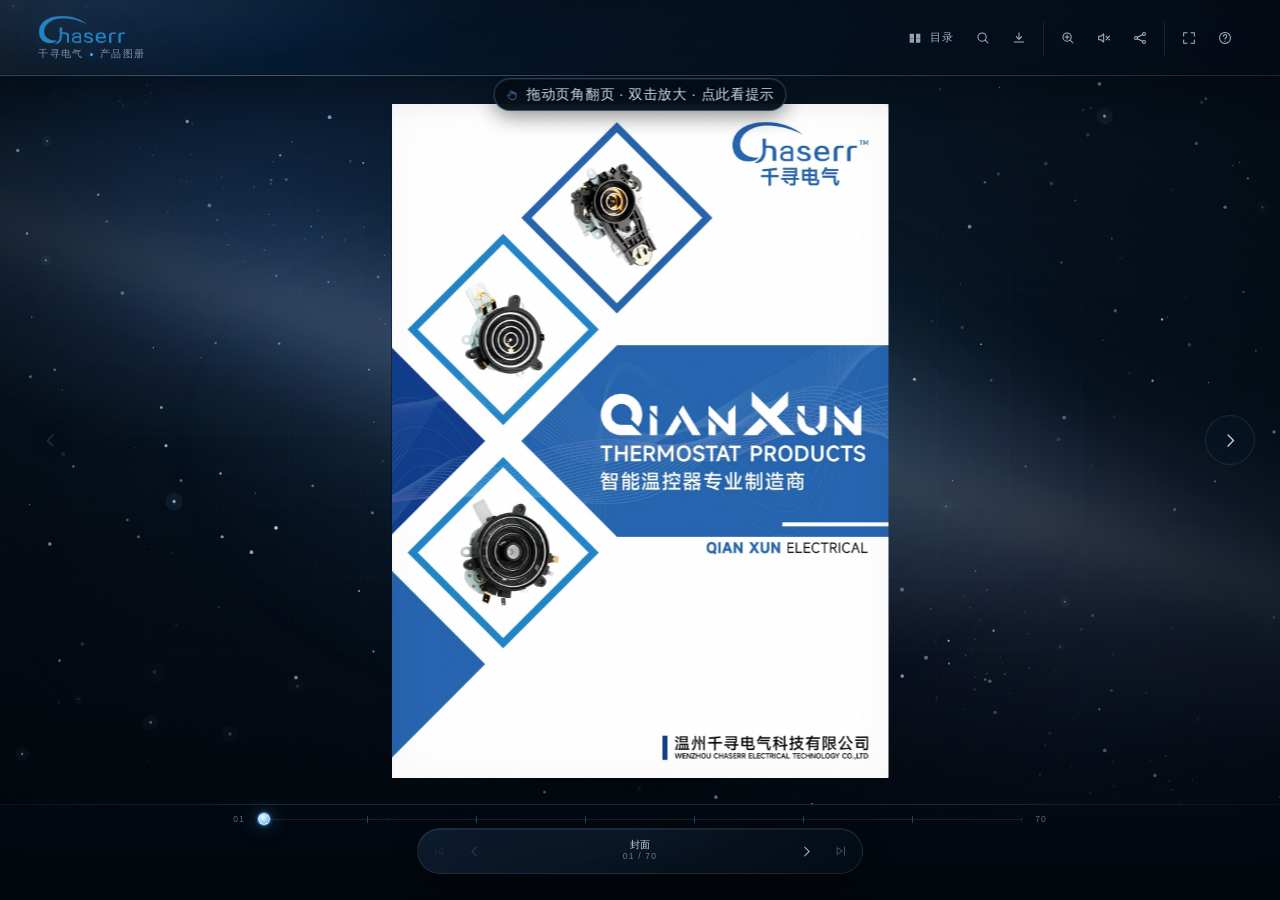
==== commit 1142677b: "Parallelize low-priority desktop page prefetch" ====
--- a/index.html
+++ b/index.html
@@ -1,4 +1,4 @@
-﻿<!DOCTYPE html>
+<!DOCTYPE html>
 <html lang="zh-CN">
 <head>
   <meta charset="UTF-8">
@@ -14,7 +14,7 @@
   </script>
   <link rel="preload" as="image" href="assets/brand/chaser-logo.webp" fetchpriority="high">
   <link rel="preload" as="image" href="assets/pages/001.webp" fetchpriority="high">
-  <link rel="stylesheet" href="styles.css?v=20261111r">
+  <link rel="stylesheet" href="styles.css?v=20261111s">
 </head>
 <body class="is-intro">
   <div class="app is-intro" id="app">
@@ -414,8 +414,8 @@
     <div class="noscript">请启用浏览器 JavaScript 后重新打开本图册。</div>
   </noscript>
 
-  <script src="data/pages.js?v=20261111r"></script>
-  <script src="data/toc.js?v=20261111r"></script>
-  <script src="app.js?v=20261111r"></script>
+  <script src="data/pages.js?v=20261111s"></script>
+  <script src="data/toc.js?v=20261111s"></script>
+  <script src="app.js?v=20261111s"></script>
 </body>
 </html>
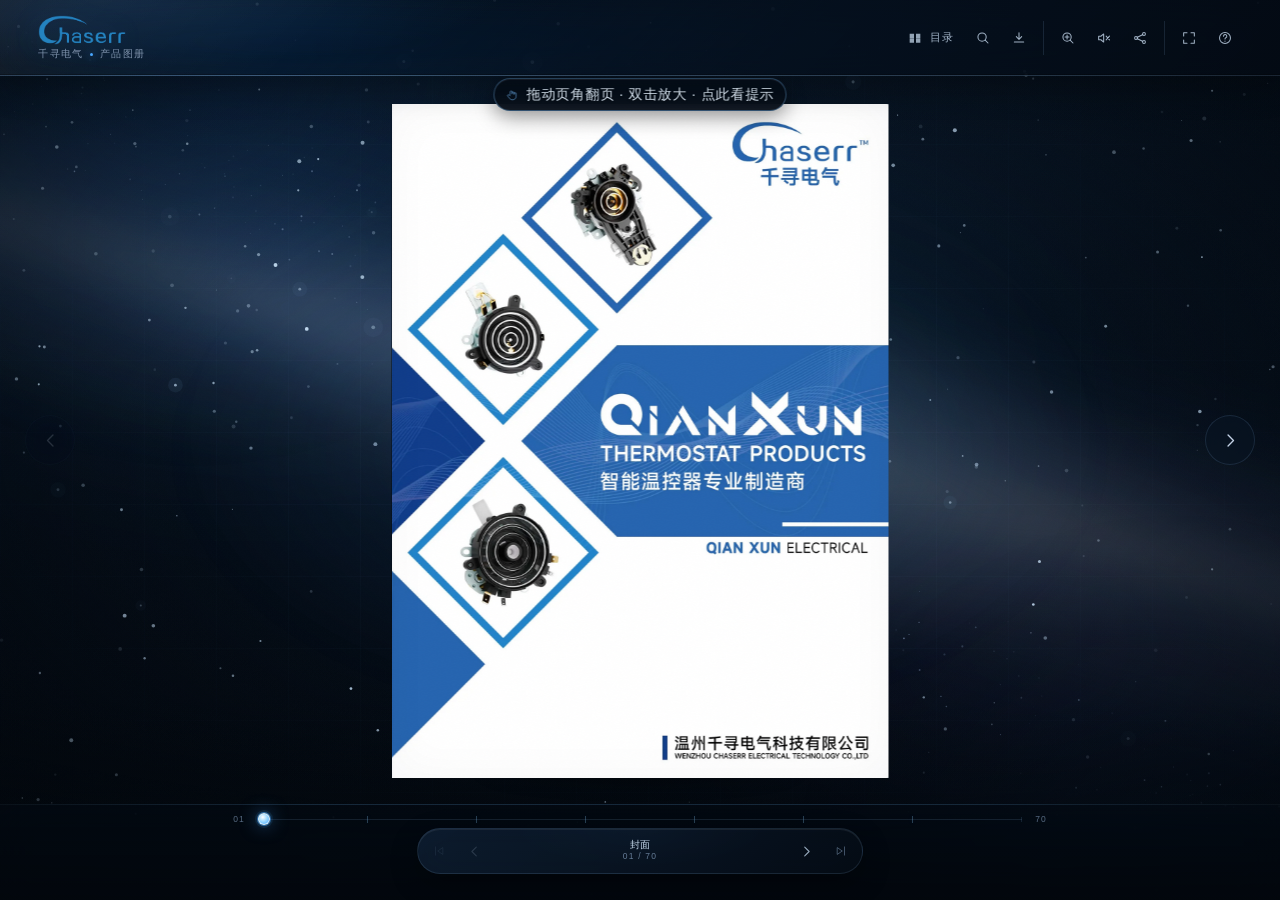
==== commit 0fad4e5d: "Fix mobile page-mode state, hidden-search shortcut, and help docs" ====
--- a/index.html
+++ b/index.html
@@ -1,10 +1,10 @@
-<!DOCTYPE html>
+﻿<!DOCTYPE html>
 <html lang="zh-CN">
 <head>
   <meta charset="UTF-8">
   <meta name="viewport" content="width=device-width, initial-scale=1, viewport-fit=cover">
   <meta name="theme-color" content="#050b14">
-  <meta name="description" content="千寻电气产品图册电子版，支持桌面双页与手机单页翻页阅读。">
+  <meta name="description" content="千寻电气产品图册电子版，支持桌面双页、手机单页/双页切换与翻页阅读。">
   <title>千寻电气 · 产品图册</title>
   <link rel="icon" href="data:image/svg+xml,%3Csvg xmlns='http://www.w3.org/2000/svg' viewBox='0 0 64 64'%3E%3Crect width='64' height='64' rx='14' fill='%2307111f'/%3E%3Cpath d='M32 9 51 20v24L32 55 13 44V20z' fill='none' stroke='%234aa8ff' stroke-width='2.5'/%3E%3Ccircle cx='31' cy='31' r='9' fill='none' stroke='%23c7e7ff' stroke-width='3'/%3E%3Cpath d='m37 38 7 7' stroke='%23c7e7ff' stroke-width='3' stroke-linecap='round'/%3E%3C/svg%3E">
   <script>
@@ -14,7 +14,7 @@
   </script>
   <link rel="preload" as="image" href="assets/brand/chaser-logo.webp" fetchpriority="high">
   <link rel="preload" as="image" href="assets/pages/001.webp" fetchpriority="high">
-  <link rel="stylesheet" href="styles.css?v=20261111s">
+  <link rel="stylesheet" href="styles.css?v=20261111t">
 </head>
 <body class="is-intro">
   <div class="app is-intro" id="app">
@@ -414,8 +414,8 @@
     <div class="noscript">请启用浏览器 JavaScript 后重新打开本图册。</div>
   </noscript>
 
-  <script src="data/pages.js?v=20261111s"></script>
-  <script src="data/toc.js?v=20261111s"></script>
-  <script src="app.js?v=20261111s"></script>
+  <script src="data/pages.js?v=20261111t"></script>
+  <script src="data/toc.js?v=20261111t"></script>
+  <script src="app.js?v=20261111t"></script>
 </body>
 </html>
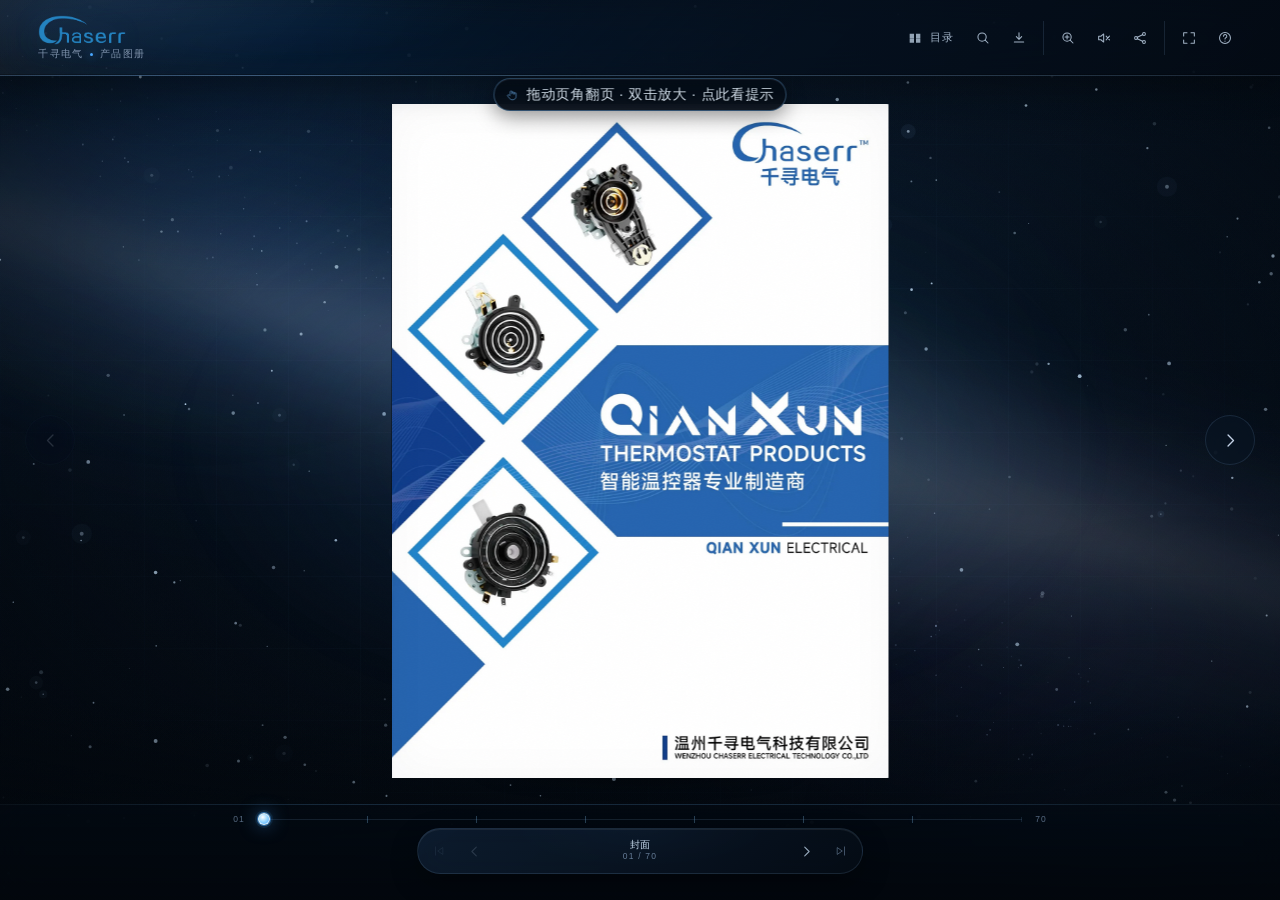
==== commit 31847257: "Enlarge desktop intro brand and information sizes" ====
--- a/index.html
+++ b/index.html
@@ -14,7 +14,7 @@
   </script>
   <link rel="preload" as="image" href="assets/brand/chaser-logo.webp" fetchpriority="high">
   <link rel="preload" as="image" href="assets/pages/001.webp" fetchpriority="high">
-  <link rel="stylesheet" href="styles.css?v=20261111t">
+  <link rel="stylesheet" href="styles.css?v=20261111u">
 </head>
 <body class="is-intro">
   <div class="app is-intro" id="app">
@@ -414,8 +414,8 @@
     <div class="noscript">请启用浏览器 JavaScript 后重新打开本图册。</div>
   </noscript>
 
-  <script src="data/pages.js?v=20261111t"></script>
-  <script src="data/toc.js?v=20261111t"></script>
-  <script src="app.js?v=20261111t"></script>
+  <script src="data/pages.js?v=20261111u"></script>
+  <script src="data/toc.js?v=20261111u"></script>
+  <script src="app.js?v=20261111u"></script>
 </body>
 </html>
--- a/styles.css
+++ b/styles.css
@@ -4307,3 +4307,43 @@
 .tool-btn--mobile.is-spread .page-icon-right {
   opacity: 1;
 }
+
+/* Desktop intro: larger brand and information block */
+@media (min-width: 901px) {
+  .intro-scene {
+    max-width: min(84vw, 980px);
+    padding: 64px 92px;
+  }
+
+  .intro-logo-base {
+    height: 116px;
+  }
+
+  .intro-name {
+    margin-top: 30px;
+    font-size: 38px;
+  }
+
+  .intro-full {
+    margin-top: 11px;
+    font-size: 15px;
+    letter-spacing: .22em;
+  }
+
+  .intro-rule {
+    width: 86px;
+    margin: 24px auto 18px;
+  }
+
+  .intro-en {
+    font-size: 11.5px;
+    letter-spacing: .2em;
+  }
+
+  .intro-tag {
+    margin-top: 13px;
+    font-size: 10px;
+    letter-spacing: .38em;
+    text-indent: .38em;
+  }
+}
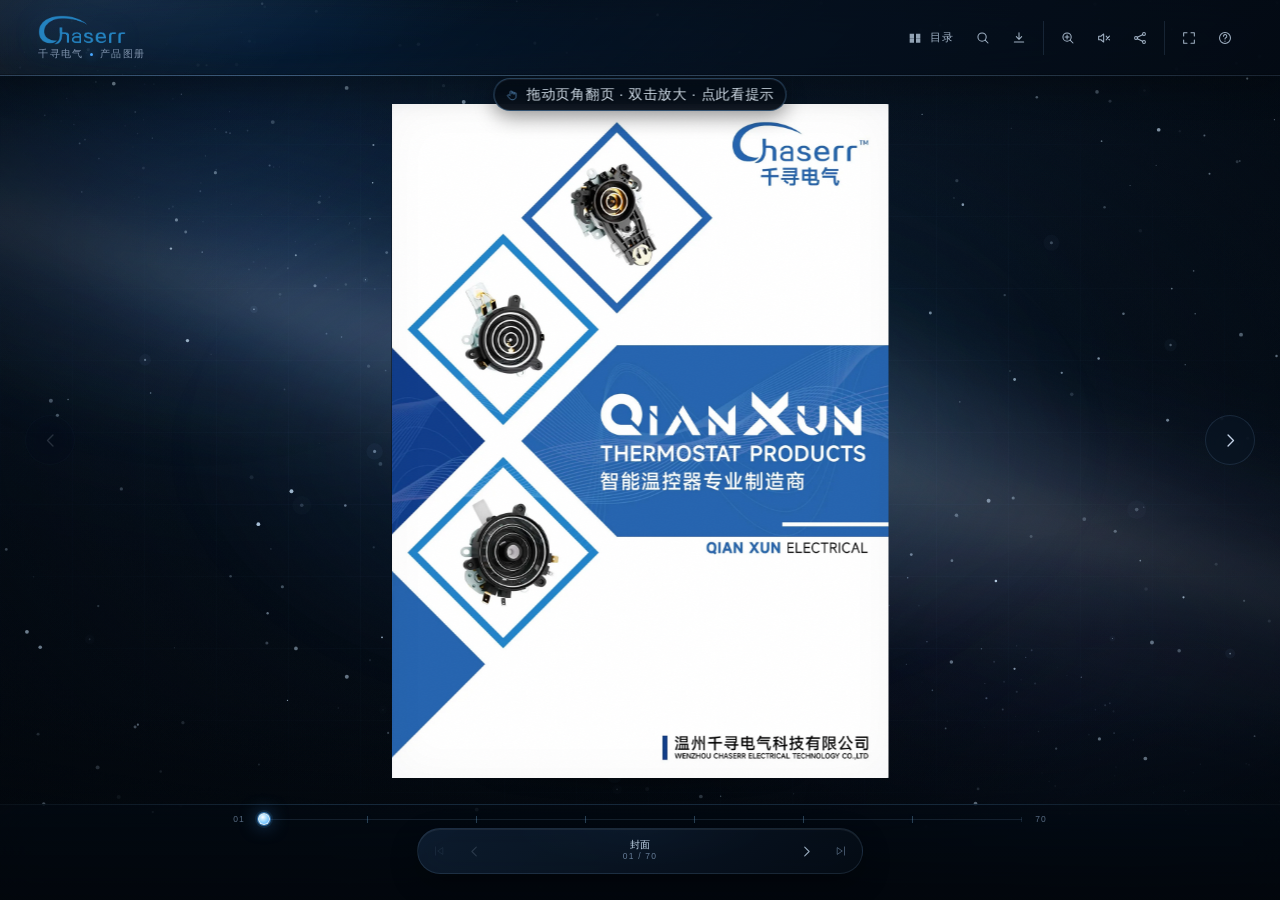
==== commit 48468cff: "Optimize mobile loading and double-page turns" ====
--- a/index.html
+++ b/index.html
@@ -13,8 +13,9 @@
     }
   </script>
   <link rel="preload" as="image" href="assets/brand/chaser-logo.webp" fetchpriority="high">
-  <link rel="preload" as="image" href="assets/pages/001.webp" fetchpriority="high">
-  <link rel="stylesheet" href="styles.css?v=20261111u">
+  <link rel="preload" as="image" href="assets/pages/001.webp" media="(min-width: 1001px)" fetchpriority="high">
+  <link rel="preload" as="image" href="assets/pages-mobile/001.webp" media="(max-width: 1000px)" fetchpriority="high">
+  <link rel="stylesheet" href="styles.css?v=20261111w">
 </head>
 <body class="is-intro">
   <div class="app is-intro" id="app">
@@ -414,8 +415,8 @@
     <div class="noscript">请启用浏览器 JavaScript 后重新打开本图册。</div>
   </noscript>
 
-  <script src="data/pages.js?v=20261111u"></script>
-  <script src="data/toc.js?v=20261111u"></script>
-  <script src="app.js?v=20261111u"></script>
+  <script src="data/pages.js?v=20261111w"></script>
+  <script src="data/toc.js?v=20261111w"></script>
+  <script src="app.js?v=20261111w"></script>
 </body>
 </html>
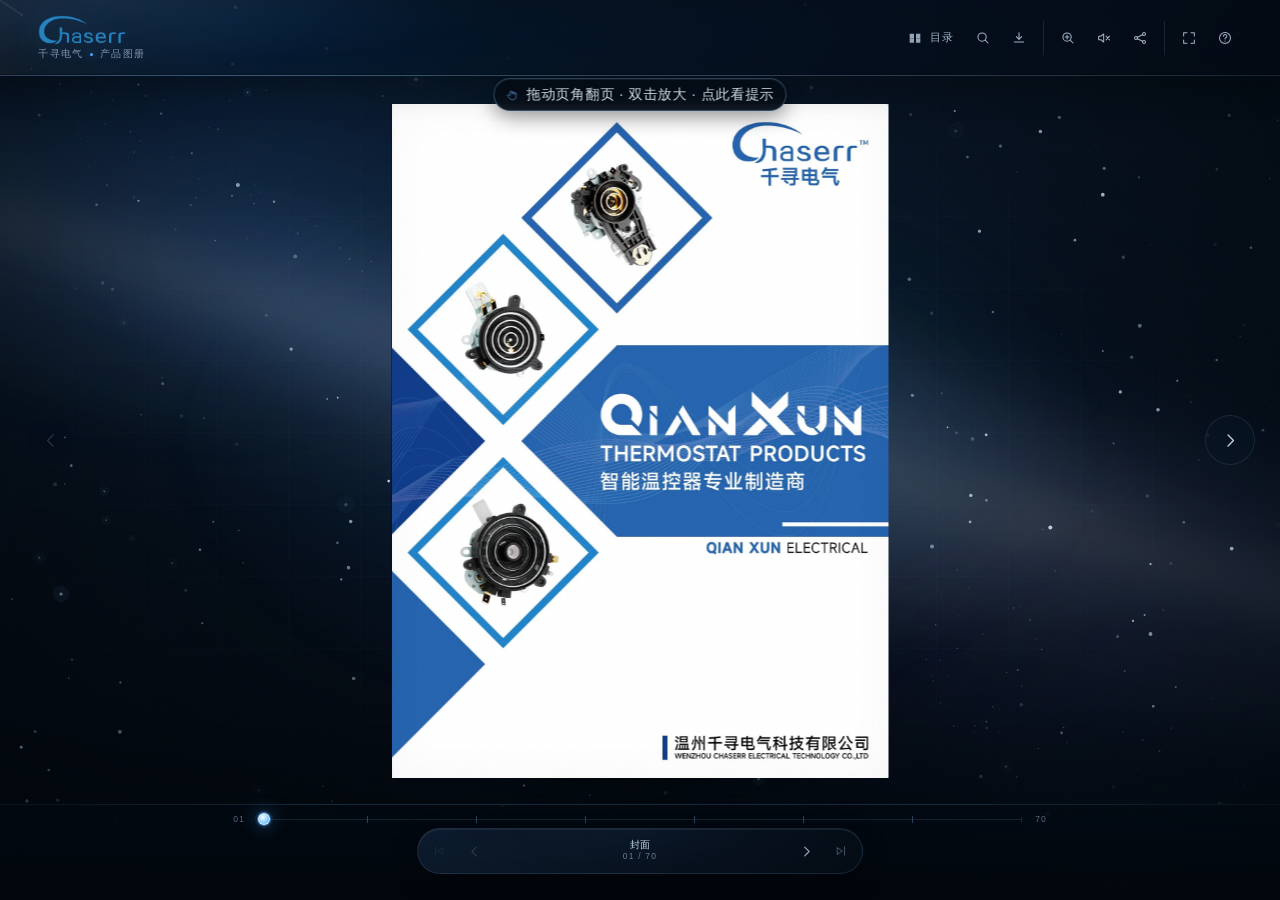
==== commit 8e8f959f: "Restore lightweight mobile page-turn effect" ====
--- a/index.html
+++ b/index.html
@@ -15,7 +15,7 @@
   <link rel="preload" as="image" href="assets/brand/chaser-logo.webp" fetchpriority="high">
   <link rel="preload" as="image" href="assets/pages/001.webp" media="(min-width: 1001px)" fetchpriority="high">
   <link rel="preload" as="image" href="assets/pages-mobile/001.webp" media="(max-width: 1000px)" fetchpriority="high">
-  <link rel="stylesheet" href="styles.css?v=20261111w">
+  <link rel="stylesheet" href="styles.css?v=20261111x">
 </head>
 <body class="is-intro">
   <div class="app is-intro" id="app">
@@ -415,8 +415,8 @@
     <div class="noscript">请启用浏览器 JavaScript 后重新打开本图册。</div>
   </noscript>
 
-  <script src="data/pages.js?v=20261111w"></script>
-  <script src="data/toc.js?v=20261111w"></script>
-  <script src="app.js?v=20261111w"></script>
+  <script src="data/pages.js?v=20261111x"></script>
+  <script src="data/toc.js?v=20261111x"></script>
+  <script src="app.js?v=20261111x"></script>
 </body>
 </html>
--- a/styles.css
+++ b/styles.css
@@ -4347,3 +4347,79 @@
     text-indent: .38em;
   }
 }
+
+/* Lightweight mobile page turn: one GPU-composited sheet, no canvas. */
+@media (max-width: 1000px) {
+  .spread {
+    perspective: 1600px;
+  }
+
+  .mobile-turn-sheet {
+    position: absolute;
+    top: 0;
+    z-index: 30;
+    height: 100%;
+    background-color: var(--paper);
+    background-position: center;
+    background-repeat: no-repeat;
+    background-size: 100% 100%;
+    box-shadow: -16px 0 34px rgba(0, 0, 0, .28);
+    backface-visibility: hidden;
+    transform-style: preserve-3d;
+    will-change: transform, opacity;
+    pointer-events: none;
+    transition:
+      transform .38s cubic-bezier(.24, .72, .24, 1),
+      opacity .38s ease;
+  }
+
+  .mobile-turn-sheet::after {
+    content: "";
+    position: absolute;
+    inset: 0;
+    background: linear-gradient(90deg,
+      rgba(0, 8, 18, .34) 0%,
+      rgba(0, 8, 18, .08) 8%,
+      transparent 30%,
+      rgba(255, 255, 255, .04) 78%,
+      rgba(255, 255, 255, .12) 100%);
+    pointer-events: none;
+  }
+
+  .mobile-turn-sheet.is-forward.is-half {
+    left: 50%;
+    width: 50%;
+    transform-origin: left center;
+    border-radius: 0 3px 3px 0;
+  }
+
+  .mobile-turn-sheet.is-back.is-half {
+    left: 0;
+    width: 50%;
+    transform-origin: right center;
+    border-radius: 3px 0 0 3px;
+    box-shadow: 16px 0 34px rgba(0, 0, 0, .28);
+  }
+
+  .mobile-turn-sheet.is-full {
+    left: 0;
+    width: 100%;
+    transform-origin: left center;
+    border-radius: 3px;
+  }
+
+  .mobile-turn-sheet.is-back.is-full {
+    transform-origin: right center;
+    box-shadow: 16px 0 34px rgba(0, 0, 0, .28);
+  }
+
+  .mobile-turn-sheet.is-forward.is-turning {
+    transform: rotateY(-105deg);
+    opacity: .94;
+  }
+
+  .mobile-turn-sheet.is-back.is-turning {
+    transform: rotateY(105deg);
+    opacity: .94;
+  }
+}
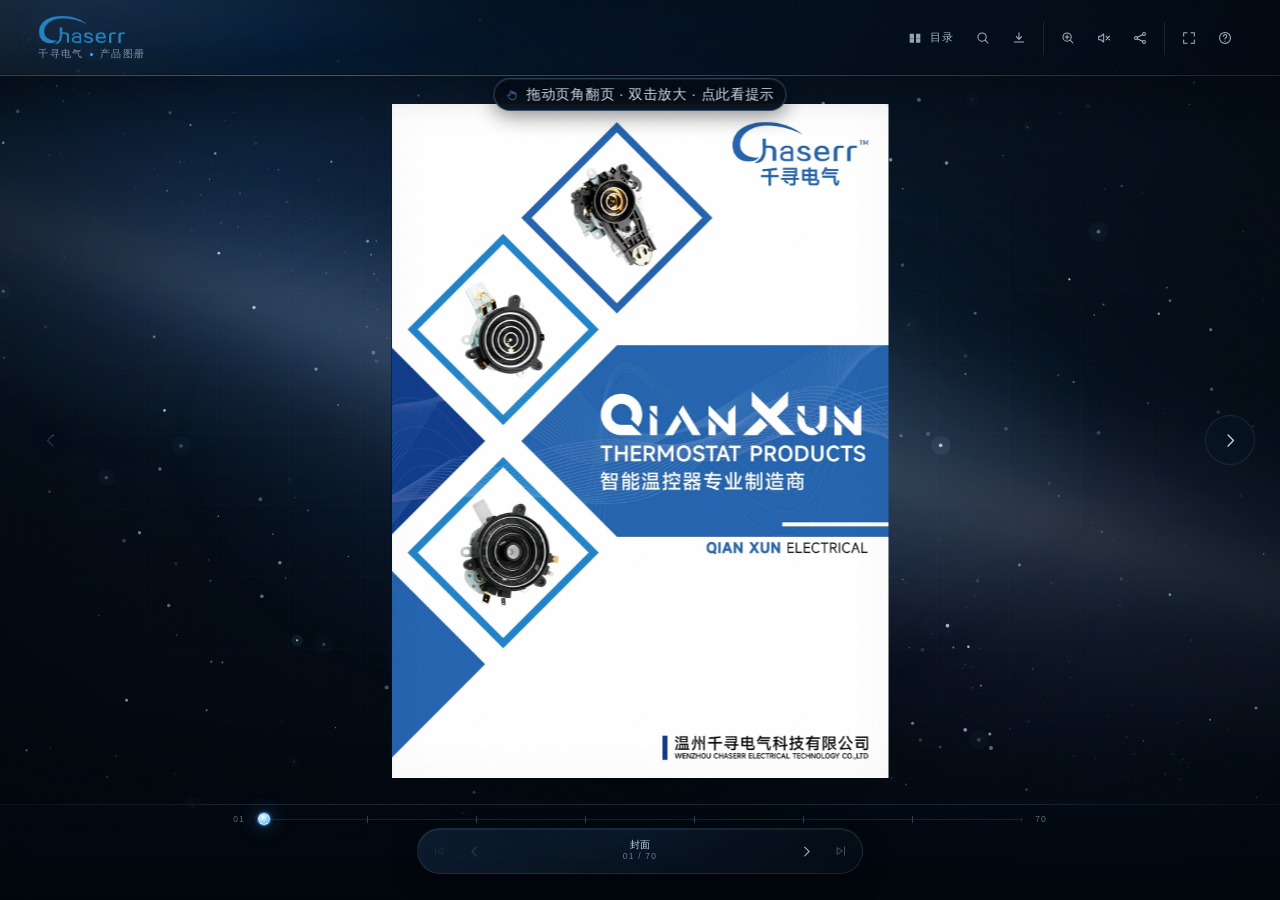
==== commit 55bbb887: "Keep mobile page-turn effect with GPU sheet" ====
--- a/index.html
+++ b/index.html
@@ -15,7 +15,7 @@
   <link rel="preload" as="image" href="assets/brand/chaser-logo.webp" fetchpriority="high">
   <link rel="preload" as="image" href="assets/pages/001.webp" media="(min-width: 1001px)" fetchpriority="high">
   <link rel="preload" as="image" href="assets/pages-mobile/001.webp" media="(max-width: 1000px)" fetchpriority="high">
-  <link rel="stylesheet" href="styles.css?v=20261111x">
+  <link rel="stylesheet" href="styles.css?v=20261111y">
 </head>
 <body class="is-intro">
   <div class="app is-intro" id="app">
@@ -415,8 +415,8 @@
     <div class="noscript">请启用浏览器 JavaScript 后重新打开本图册。</div>
   </noscript>
 
-  <script src="data/pages.js?v=20261111x"></script>
-  <script src="data/toc.js?v=20261111x"></script>
-  <script src="app.js?v=20261111x"></script>
+  <script src="data/pages.js?v=20261111y"></script>
+  <script src="data/toc.js?v=20261111y"></script>
+  <script src="app.js?v=20261111y"></script>
 </body>
 </html>
--- a/styles.css
+++ b/styles.css
@@ -4297,129 +4297,129 @@
 @media (max-width: 1000px) {
   .tool-btn--desktop { display: none !important; }
 }
-
-/* Single / double page icon state */
-.page-icon-right {
-  opacity: .28;
-  transition: opacity .24s ease;
-}
-
-.tool-btn--mobile.is-spread .page-icon-right {
-  opacity: 1;
-}
-
-/* Desktop intro: larger brand and information block */
-@media (min-width: 901px) {
-  .intro-scene {
-    max-width: min(84vw, 980px);
-    padding: 64px 92px;
-  }
-
-  .intro-logo-base {
-    height: 116px;
-  }
-
-  .intro-name {
-    margin-top: 30px;
-    font-size: 38px;
-  }
-
-  .intro-full {
-    margin-top: 11px;
-    font-size: 15px;
-    letter-spacing: .22em;
-  }
-
-  .intro-rule {
-    width: 86px;
-    margin: 24px auto 18px;
-  }
-
-  .intro-en {
-    font-size: 11.5px;
-    letter-spacing: .2em;
-  }
-
-  .intro-tag {
-    margin-top: 13px;
-    font-size: 10px;
-    letter-spacing: .38em;
-    text-indent: .38em;
-  }
-}
-
-/* Lightweight mobile page turn: one GPU-composited sheet, no canvas. */
-@media (max-width: 1000px) {
-  .spread {
-    perspective: 1600px;
-  }
-
-  .mobile-turn-sheet {
-    position: absolute;
-    top: 0;
-    z-index: 30;
-    height: 100%;
-    background-color: var(--paper);
-    background-position: center;
-    background-repeat: no-repeat;
-    background-size: 100% 100%;
-    box-shadow: -16px 0 34px rgba(0, 0, 0, .28);
-    backface-visibility: hidden;
-    transform-style: preserve-3d;
-    will-change: transform, opacity;
-    pointer-events: none;
-    transition:
-      transform .38s cubic-bezier(.24, .72, .24, 1),
-      opacity .38s ease;
-  }
-
-  .mobile-turn-sheet::after {
-    content: "";
-    position: absolute;
-    inset: 0;
-    background: linear-gradient(90deg,
-      rgba(0, 8, 18, .34) 0%,
-      rgba(0, 8, 18, .08) 8%,
-      transparent 30%,
-      rgba(255, 255, 255, .04) 78%,
-      rgba(255, 255, 255, .12) 100%);
-    pointer-events: none;
-  }
-
-  .mobile-turn-sheet.is-forward.is-half {
-    left: 50%;
-    width: 50%;
-    transform-origin: left center;
-    border-radius: 0 3px 3px 0;
-  }
-
-  .mobile-turn-sheet.is-back.is-half {
-    left: 0;
-    width: 50%;
-    transform-origin: right center;
-    border-radius: 3px 0 0 3px;
-    box-shadow: 16px 0 34px rgba(0, 0, 0, .28);
-  }
-
-  .mobile-turn-sheet.is-full {
-    left: 0;
-    width: 100%;
-    transform-origin: left center;
-    border-radius: 3px;
-  }
-
-  .mobile-turn-sheet.is-back.is-full {
-    transform-origin: right center;
-    box-shadow: 16px 0 34px rgba(0, 0, 0, .28);
-  }
-
-  .mobile-turn-sheet.is-forward.is-turning {
-    transform: rotateY(-105deg);
-    opacity: .94;
-  }
-
-  .mobile-turn-sheet.is-back.is-turning {
-    transform: rotateY(105deg);
-    opacity: .94;
-  }
-}
+
+/* Single / double page icon state */
+.page-icon-right {
+  opacity: .28;
+  transition: opacity .24s ease;
+}
+
+.tool-btn--mobile.is-spread .page-icon-right {
+  opacity: 1;
+}
+
+/* Desktop intro: larger brand and information block */
+@media (min-width: 901px) {
+  .intro-scene {
+    max-width: min(84vw, 980px);
+    padding: 64px 92px;
+  }
+
+  .intro-logo-base {
+    height: 116px;
+  }
+
+  .intro-name {
+    margin-top: 30px;
+    font-size: 38px;
+  }
+
+  .intro-full {
+    margin-top: 11px;
+    font-size: 15px;
+    letter-spacing: .22em;
+  }
+
+  .intro-rule {
+    width: 86px;
+    margin: 24px auto 18px;
+  }
+
+  .intro-en {
+    font-size: 11.5px;
+    letter-spacing: .2em;
+  }
+
+  .intro-tag {
+    margin-top: 13px;
+    font-size: 10px;
+    letter-spacing: .38em;
+    text-indent: .38em;
+  }
+}
+
+/* Lightweight mobile page turn: one GPU-composited sheet, no canvas. */
+@media (max-width: 1000px) {
+  .spread {
+    perspective: 1600px;
+  }
+
+  .mobile-turn-sheet {
+    position: absolute;
+    top: 0;
+    z-index: 30;
+    height: 100%;
+    background-color: var(--paper);
+    background-position: center;
+    background-repeat: no-repeat;
+    background-size: 100% 100%;
+    box-shadow: -16px 0 34px rgba(0, 0, 0, .28);
+    backface-visibility: hidden;
+    transform-style: preserve-3d;
+    will-change: transform, opacity;
+    pointer-events: none;
+    transition:
+      transform .26s cubic-bezier(.24, .72, .24, 1),
+      opacity .26s ease;
+  }
+
+  .mobile-turn-sheet::after {
+    content: "";
+    position: absolute;
+    inset: 0;
+    background: linear-gradient(90deg,
+      rgba(0, 8, 18, .34) 0%,
+      rgba(0, 8, 18, .08) 8%,
+      transparent 30%,
+      rgba(255, 255, 255, .04) 78%,
+      rgba(255, 255, 255, .12) 100%);
+    pointer-events: none;
+  }
+
+  .mobile-turn-sheet.is-forward.is-half {
+    left: 50%;
+    width: 50%;
+    transform-origin: left center;
+    border-radius: 0 3px 3px 0;
+  }
+
+  .mobile-turn-sheet.is-back.is-half {
+    left: 0;
+    width: 50%;
+    transform-origin: right center;
+    border-radius: 3px 0 0 3px;
+    box-shadow: 16px 0 34px rgba(0, 0, 0, .28);
+  }
+
+  .mobile-turn-sheet.is-full {
+    left: 0;
+    width: 100%;
+    transform-origin: left center;
+    border-radius: 3px;
+  }
+
+  .mobile-turn-sheet.is-back.is-full {
+    transform-origin: right center;
+    box-shadow: 16px 0 34px rgba(0, 0, 0, .28);
+  }
+
+  .mobile-turn-sheet.is-forward.is-turning {
+    transform: rotateY(-105deg);
+    opacity: .94;
+  }
+
+  .mobile-turn-sheet.is-back.is-turning {
+    transform: rotateY(105deg);
+    opacity: .94;
+  }
+}
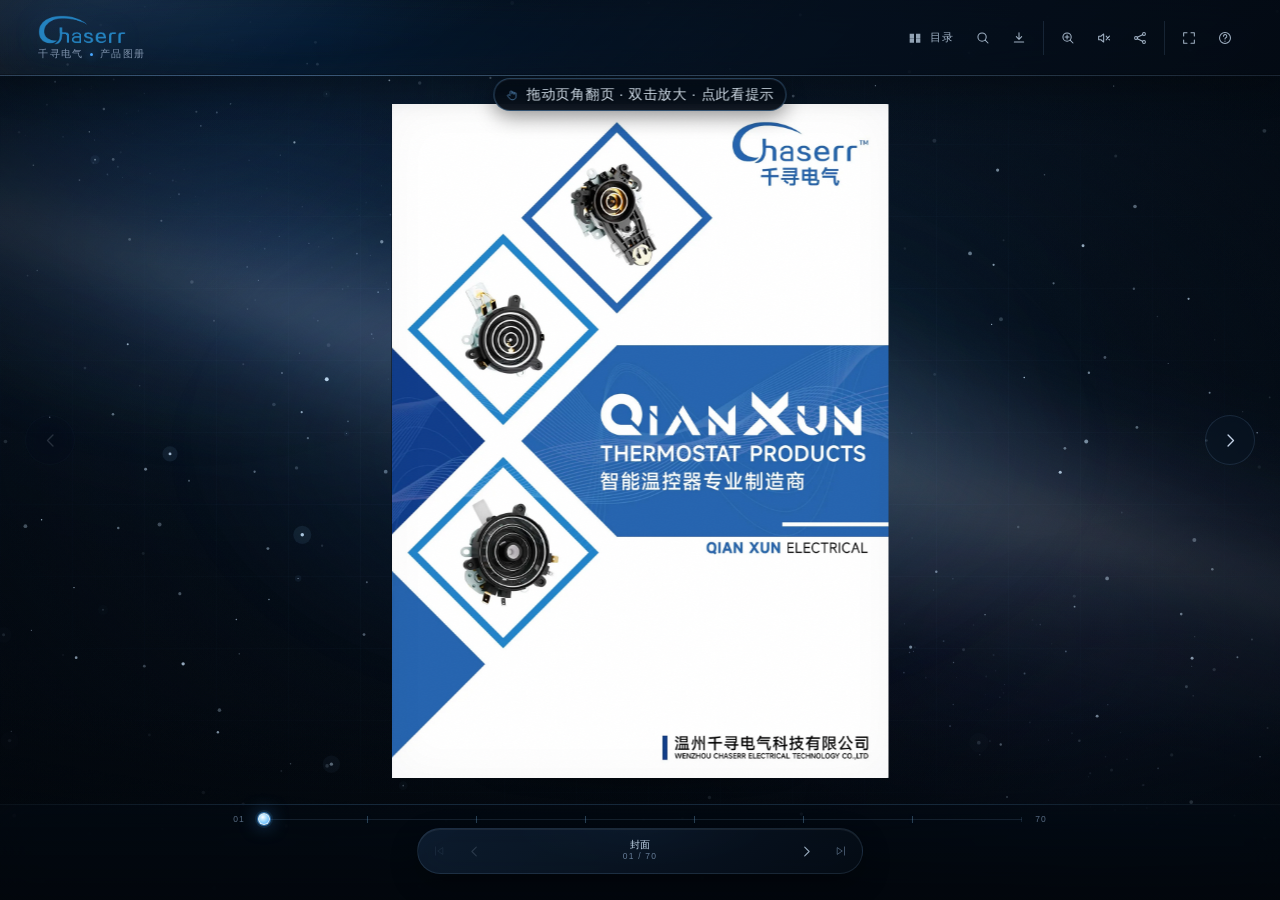
==== commit e0985713: "Use Canvas page curl on mobile with optimized rendering" ====
--- a/index.html
+++ b/index.html
@@ -15,7 +15,7 @@
   <link rel="preload" as="image" href="assets/brand/chaser-logo.webp" fetchpriority="high">
   <link rel="preload" as="image" href="assets/pages/001.webp" media="(min-width: 1001px)" fetchpriority="high">
   <link rel="preload" as="image" href="assets/pages-mobile/001.webp" media="(max-width: 1000px)" fetchpriority="high">
-  <link rel="stylesheet" href="styles.css?v=20261111y">
+  <link rel="stylesheet" href="styles.css?v=20261111z">
 </head>
 <body class="is-intro">
   <div class="app is-intro" id="app">
@@ -415,8 +415,8 @@
     <div class="noscript">请启用浏览器 JavaScript 后重新打开本图册。</div>
   </noscript>
 
-  <script src="data/pages.js?v=20261111y"></script>
-  <script src="data/toc.js?v=20261111y"></script>
-  <script src="app.js?v=20261111y"></script>
+  <script src="data/pages.js?v=20261111z"></script>
+  <script src="data/toc.js?v=20261111z"></script>
+  <script src="app.js?v=20261111z"></script>
 </body>
 </html>
--- a/styles.css
+++ b/styles.css
@@ -4347,79 +4347,3 @@
     text-indent: .38em;
   }
 }
-
-/* Lightweight mobile page turn: one GPU-composited sheet, no canvas. */
-@media (max-width: 1000px) {
-  .spread {
-    perspective: 1600px;
-  }
-
-  .mobile-turn-sheet {
-    position: absolute;
-    top: 0;
-    z-index: 30;
-    height: 100%;
-    background-color: var(--paper);
-    background-position: center;
-    background-repeat: no-repeat;
-    background-size: 100% 100%;
-    box-shadow: -16px 0 34px rgba(0, 0, 0, .28);
-    backface-visibility: hidden;
-    transform-style: preserve-3d;
-    will-change: transform, opacity;
-    pointer-events: none;
-    transition:
-      transform .26s cubic-bezier(.24, .72, .24, 1),
-      opacity .26s ease;
-  }
-
-  .mobile-turn-sheet::after {
-    content: "";
-    position: absolute;
-    inset: 0;
-    background: linear-gradient(90deg,
-      rgba(0, 8, 18, .34) 0%,
-      rgba(0, 8, 18, .08) 8%,
-      transparent 30%,
-      rgba(255, 255, 255, .04) 78%,
-      rgba(255, 255, 255, .12) 100%);
-    pointer-events: none;
-  }
-
-  .mobile-turn-sheet.is-forward.is-half {
-    left: 50%;
-    width: 50%;
-    transform-origin: left center;
-    border-radius: 0 3px 3px 0;
-  }
-
-  .mobile-turn-sheet.is-back.is-half {
-    left: 0;
-    width: 50%;
-    transform-origin: right center;
-    border-radius: 3px 0 0 3px;
-    box-shadow: 16px 0 34px rgba(0, 0, 0, .28);
-  }
-
-  .mobile-turn-sheet.is-full {
-    left: 0;
-    width: 100%;
-    transform-origin: left center;
-    border-radius: 3px;
-  }
-
-  .mobile-turn-sheet.is-back.is-full {
-    transform-origin: right center;
-    box-shadow: 16px 0 34px rgba(0, 0, 0, .28);
-  }
-
-  .mobile-turn-sheet.is-forward.is-turning {
-    transform: rotateY(-105deg);
-    opacity: .94;
-  }
-
-  .mobile-turn-sheet.is-back.is-turning {
-    transform: rotateY(105deg);
-    opacity: .94;
-  }
-}
